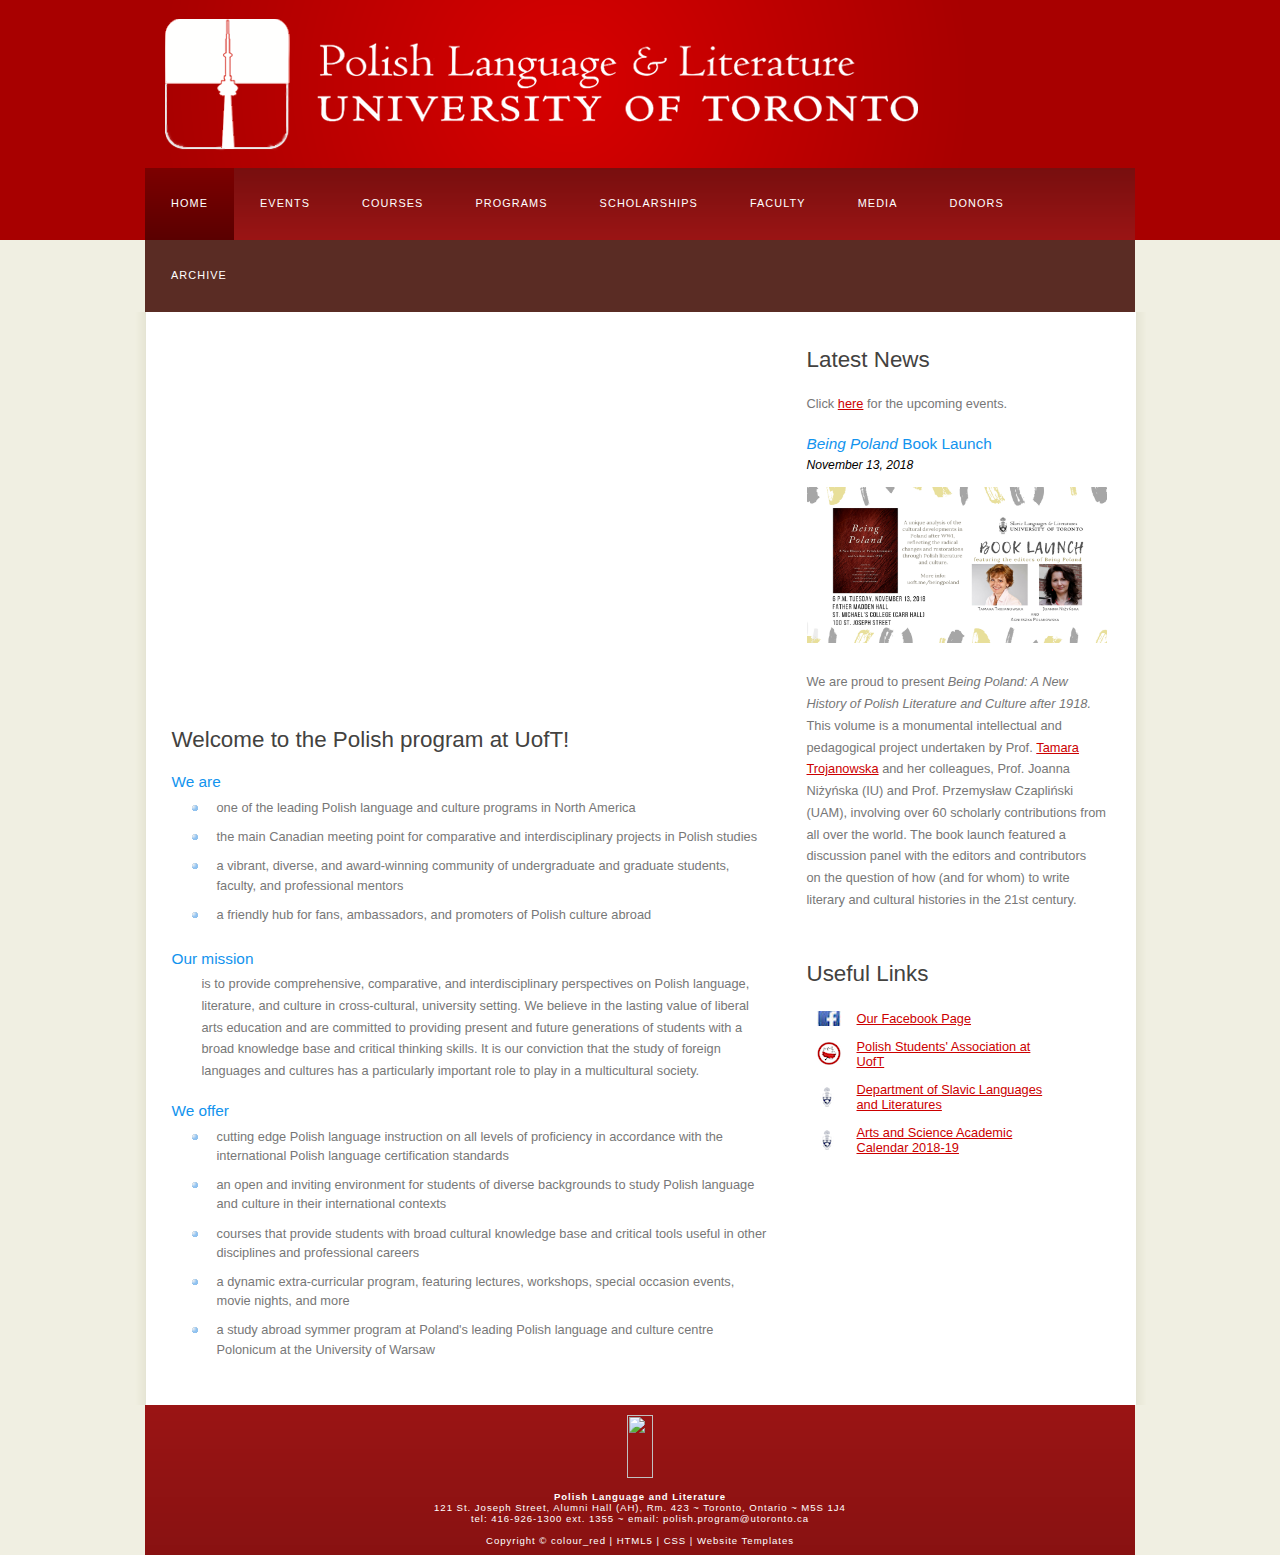
==== index.html @ a6a7e1f4 "Initialize files from OneDrive" ====
<!DOCTYPE HTML>
<html>

<head>
  <title>Polish Language and Literature at the University of Toronto</title>
  <meta name="description" content="website description" />
  <meta name="keywords" content="website keywords, website keywords" />
  <meta http-equiv="content-type" content="text/html; charset=utf-8" />
  <link rel="stylesheet" type="text/css" href="style/style.css" title="style" />
  <link rel="shortcut icon" href="http://sites.utoronto.ca/slavic/images/logoPolonistykafavicon.ico" type="image/x-icon" />
</head>

<body>
  <div id="main">
    <div id="header">
      <div id="logo">
       
      </div>
      
      
      <div id="menubar">
        <ul id="menu">
          <!-- put class="selected" in the li tag for the selected page - to highlight which page you're on -->
          <li class="selected"><a href="index.html">Home</a></li>
          <li><a href="events.html">Events</a></li>
          <li><a href="courses.html">Courses</a></li>
          <li><a href="programs.html">Programs</a></li>
          <li><a href="scholarships.html">Scholarships</a></li>
          <li><a href="faculty.html">Faculty</a></li>
          <li><a href="media.html">Media</a></li>
          <li><a href="donors.html">Donors</a></li>
          <li><a href="archive.html">Archive</a></li>
        </ul>
      </div>
      
    </div>
    <div id="site_content">
      
      
      <div class="sidebar">
        <!-- insert your sidebar items here -->
        <h3>Latest News</h3>
        <p>Click <a href="events.html">here</a> for the upcoming events. 
        <h4><em>Being Poland </em> Book Launch</h4>
        <h5>November 13, 2018</h5>
        <p><img src="Images/Archive/Fall 2018/BeingPolandPoster.png" width="300" height="156"><br /><br>
        We are proud to present <em>Being Poland: A New History of Polish Literature and Culture after 1918.</em> This volume is a monumental intellectual and pedagogical project undertaken by Prof. <a href="http://sites.utoronto.ca/slavic/people/faculty/Trojanowska.shtml" target="_blank" rel="noopener noreferrer" data-auth="NotApplicable" id="LPlnk813884">Tamara Trojanowska</a> and her colleagues, Prof. Joanna Niżyńska (IU) and Prof. Przemysław Czapliński (UAM), involving over 60 scholarly contributions from all over the world. The book launch featured a discussion panel with the editors and contributors  on the question of how (and for whom) to write literary and cultural histories in the 21st century. </p>
        <br>
        
        
        <h3>Useful Links</h3>
        <ul>
          <li><a href="https://www.facebook.com/groups/1523467424346411/" target="_blank" class="a">Our Facebook Page</a></li>
          <li><a href="http://psa.sa.utoronto.ca/" target="_blank" class="b">Polish Students' Association at UofT</a></li>
          <li><a href="http://sites.utoronto.ca/slavic/" target="_blank" class="c">Department of Slavic Languages and Literatures</a></li>
          <li><a href="https://fas.calendar.utoronto.ca/" target="_blank" class="d">Arts and Science Academic Calendar 2018-19</a></li>
        </ul>
        
  
      </div>
      
     
      <div id="content">
        <!-- insert the page content here -->
        <!-- Begin DWUser_EasyRotator -->
        <script type="text/javascript" src="http://c520866.r66.cf2.rackcdn.com/1/js/easy_rotator.min.js"></script>
        <div class="dwuserEasyRotator" style="width: 580px; height: 380px; position:relative; text-align: left;" data-erconfig="{autoplayEnabled:true, randomize:true, autoplayDelay:7000, lpp:'[base64]', wv:1}" data-ername="Polish" data-ertid="{3q1lp2557c3242894343451}">
          <div data-ertype="content" style="display: none;"><ul data-erlabel="Main Category">
	<li>
		<img class="main" src="Images/alumniHall.JPG" /> <img class="thumb" src="Images/alumniHall.JPG" />
	</li>
	<li>
		<img class="main" src="Images/Promo.jpg" /> <img class="thumb" src="Images/Promo.jpg" />
	</li>
	<li>
		<img class="main" src="Images/Easter.jpg" /> <img class="thumb" src="Images/Easter.jpg" />
	</li>
	<li>
		<img class="main" src="Images/MeetingWithStudents.jpg" /> <img class="thumb" src="Images/MeetingWithStudents.jpg" />
	</li>
	<li>
		<img class="main" src="Images/OlaAgnieszka.png" /> <img class="thumb" src="Images/OlaAgnieszka.png" />
	</li>
	<li>
		<img class="main" src="Images/Poster.jpg" />
		<img class="thumb" src="Images/Poster.jpg" />
	</li>
</ul>
</div>
          <div data-ertype="layout" data-ertemplatename="NONE" style="">
            <div class="erimgMain" style="position: absolute; left:0;right:0;top:0;bottom:0;" data-erconfig="{__numTiles:3, scaleMode:'scaleUpAndDown', imgType:'main', __loopNextButton:false, __arrowButtonMode:'rollover'}">
              <div class="erimgMain_slides" style="position: absolute; left:0; top:0; bottom:0; right:0;">
                <div class="erimgMain_slide">
                  <div class="erimgMain_img" style="position: absolute; left: 0; right: 0; top: 0; bottom: 0;"></div>
                </div>
              </div>
              <div class="erimgMain_arrowLeft" style="position:absolute; left: 10px; top: 50%; margin-top: -15px;" data-erconfig="{image:'circleSmall', image2:'circleSmall'}"></div>
              <div class="erimgMain_arrowRight" style="position:absolute; right: 10px; top: 50%; margin-top: -15px;" data-erconfig="{image:'circleSmall', image2:'circleSmall'}"></div>
            </div>
            <div class="erabout erFixCSS3" style="color: #FFF; text-align: left; background: #000; background:rgba(0,0,0,0.93); border: 2px solid #FFF; padding: 20px; font: normal 11px/14px Verdana,_sans; width: 300px; border-radius: 10px; display:none;"> This <a style="color:#FFF;" href="http://www.dwuser.com/easyrotator/" target="_blank">jQuery slider</a> was created with the free <a style="color:#FFF;" href="http://www.dwuser.com/easyrotator/" target="_blank">EasyRotator</a> software from DWUser.com. <br />
                <br />
      Use WordPress? The free <a style="color:#FFF;" href="http://www.dwuser.com/easyrotator/wordpress/" target="_blank">EasyRotator for WordPress</a> plugin lets you create beautiful <a style="color:#FFF;" href="http://www.dwuser.com/easyrotator/wordpress/" target="_blank">WordPress sliders</a> in seconds. <br />
      <br />
      <a style="color:#FFF;" href="#" class="erabout_ok">OK</a> </div>
            <noscript>
    Rotator powered by <a href="http://www.dwuser.com/easyrotator/">EasyRotator</a>, a free and easy jQuery slider builder from DWUser.com. Please enable JavaScript to view.
            </noscript>
            <script type="text/javascript">/*Avoid IE gzip bug*/(function(b,c,d){try{if(!b[d]){b[d]="temp";var a=c.createElement("script");a.type="text/javascript";a.src="http://easyrotator.s3.amazonaws.com/1/js/nozip/easy_rotator.min.js";c.getElementsByTagName("head")[0].appendChild(a)}}catch(e){alert("EasyRotator fail; contact support.")}})(window,document,"er_$144");</script>
          </div>
        </div>
        <!-- End DWUser_EasyRotator -->
        
		<h1>Welcome to the Polish program at UofT!</h1>
        <h4>We are</h4>
        <ul>
        	<li>one of the leading Polish language and culture programs in North America</li>
            <li>the main Canadian meeting point for comparative and interdisciplinary projects in Polish studies</li> 
            <li>a vibrant, diverse, and award-winning community of undergraduate and graduate students, 
            faculty, and professional mentors</li>
            <li>a friendly hub for fans, ambassadors, and promoters of Polish culture abroad</li>
        </ul>
        <h4>Our mission</h4>
        <p class="p">is to provide comprehensive, comparative, and interdisciplinary perspectives on Polish language, literature, and culture in cross-cultural, university setting. We believe in the lasting value of liberal arts education and are committed to providing present and future generations of students with a broad knowledge base and critical thinking skills. It is our conviction that the study of foreign languages and cultures has a particularly important role to play in a multicultural society.</p>
		<h4>We offer</h4>
        <ul>
        	<li>cutting edge Polish language instruction on all levels of proficiency in accordance with the international Polish language certification standards</li>
            <li>an open and inviting environment for students of diverse backgrounds to study Polish language and culture in their international contexts</li>
            <li>courses that provide students with broad cultural knowledge base and critical tools useful in other disciplines and professional careers</li>
            <li>a dynamic extra-curricular program, featuring lectures, workshops, special occasion events, movie nights, and more</li>
            <li>a study abroad symmer program at Poland's leading Polish language and culture centre Polonicum at the University of Warsaw</li>
        </ul>
      
      </div>
    </div>
    <div id="content_footer"></div>
   <div id="footer">
      <img src="../UofTlogoPolish.png" width="26" height="63"><br><br>
      <b>Polish Language and Literature</b><br>
      121 St. Joseph Street, Alumni Hall (AH), Rm. 423 ~ Toronto, Ontario ~ M5S 1J4<br>
      tel: 416-926-1300 ext. 1355 ~ email: polish.program@utoronto.ca<br><br>

      Copyright &copy; colour_red | <a href="http://validator.w3.org/check?uri=referer">HTML5</a> | <a href="http://jigsaw.w3.org/css-validator/check/referer">CSS</a> | <a href="http://www.html5webtemplates.co.uk">Website Templates</a>
    </div>
  </div>
</body>
</html>
---- style/style.css ----
html
{ height: 100%;}

*
{ margin: 0;
  padding: 0;}

body
{ font: normal .80em 'trebuchet ms', arial, sans-serif;
  background: #F0EFE2;
  color: #777;}

p
{ padding: 0 0 20px 0;
  line-height: 1.7em;}

img
{ border: 0;}

h1, h2, h3, h4, h5, h6 
{ font: normal 175% 'century gothic', arial, sans-serif;
  color: #43423F;
  margin: 0 0 15px 0;
  padding: 15px 0 5px 0;}

h2
{ font: normal 175% 'century gothic', arial, sans-serif;
  color: #1293EE;}

h4, h5, h6
{ margin: 0;
  padding: 0 0 5px 0;
  font: normal 120% arial, sans-serif;
  color: #1293EE;}

h5, h6
{ font: italic 95% arial, sans-serif;
  padding: 0 0 15px 0;
  color: #000;}

h6
{ color: #362C20;}

strong
{ font-weight:bold;
font-size:14px;}

a, a:hover
{ outline: none;
  text-decoration: underline;
  color: #CC0000;}

a:hover
{ text-decoration: none;}

.left
{ float: left;
  width: auto;
  margin-right: 10px;}

.right
{ float: right; 
  width: auto;
  margin-left: 10px;}

.center
{ display: block;
  text-align: center;
  margin: 20px auto;}

blockquote
{ margin: 20px 0; 
  padding: 10px 20px 0 20px;
  border: 1px solid #E5E5DB;
  background: #FFF;}

ul
{ margin: 2px 0 22px 17px;}

ul li
{ list-style-type: circle;
  margin: 0 0 6px 10px; 
  padding: 0 0 4px 5px;}


ol
{ margin: 8px 0 22px 20px;}

ol li
{ margin: 0 0 11px 0;}

#main, #logo, #menubar, #site_content, #footer
{ margin-left: auto; 
  margin-right: auto;}

#header
{ background: #A80000;
  height: 240px;}

#logo
{ width: 950px;
  position: relative;
  height: 168px;
  background: #A80000 url("logo.png") no-repeat;
  background-position:left;}

#logo #logo_text 
{
	position: absolute;
	top: 39px;
	left: 150px;
}

#logo h1, #logo h2
{ font: normal 300% 'century gothic', arial, sans-serif;
  border-bottom: 0;
  text-transform: none;
  margin: 0;}

#logo_text h1, #logo_text h1 a, #logo_text h1 a:hover 
{ padding: 22px 0 0 0;
  color: #FFF;
  letter-spacing: 0.1em;
  text-decoration: none;}

#logo_text h1 a .logo_colour
{ color: #FAF700;}

#logo_text h2
{ font-size: 100%;
  padding: 4px 0 0 0;
  color: #DDD;}

#menubar
{ width: 990px;
  height: 302px;
  padding: 0;
  background: #5A2C24 url("menu.png") repeat-x;} 

ul#menu, ul#menu li
{ float: left;
  margin: 0; 
  padding: 0;}

ul#menu li
{ list-style: none;}

ul#menu li a
{ letter-spacing: 0.1em;
  font: normal 85% 'lucida sans unicode', arial, sans-serif;
  display: block; 
  float: left; 
  height: 37px;
  padding: 29px 26px 6px 26px;
  text-align: center;
  color: #FFF;
  text-transform: uppercase;
  text-decoration: none;
  background: transparent;} 

ul#menu li a:hover, ul#menu li.selected a, ul#menu li.selected a:hover
{ color: #FFF;
  background: #451C1B url("menu_select.png") repeat-x;}

#site_content
{ width: 950px;
  overflow: hidden;
  margin: 0 auto 0 auto;
  padding: 20px 24px 20px 37px;
  background: #FFF url("content.png");} 

.sidebar
{ float: right;
  width: 300px;
  padding: 0 15px 20px 15px;}

.sidebar ul
{ width: 248px; 
  padding: 4px 0 0 0; 
  margin: 4px 0 30px 0;}

.sidebar li
{ list-style: none; 
  padding: 0 0 7px 0; }

.sidebar li a.a, .sidebar li a.a:hover
{ padding: 0 0 0 40px;
  display: block;
  background: transparent url("facebookIcon.jpeg") no-repeat left center;} 

.sidebar li a.b, .sidebar li a.b:hover
{ padding: 0 0 0 40px;
  display: block;
  background: transparent url("psaIcon.png") no-repeat left center;} 

.sidebar li a.c, .sidebar li a.c:hover
{ padding: 0 0 0 40px;
  display: block;
  background: transparent url("UofTIcon.png") no-repeat left center;} 

.sidebar li a.d, .sidebar li a.d:hover
{ padding: 0 0 0 40px;
  display: block;
  background: transparent url("UofTIcon.png") no-repeat left center;} 



.sidebar li a.selected
{ color: #444;
  text-decoration: none;} 

#content
{ text-align: left;
  width: 600px;
  padding: 0;}

#content ul
{ margin: 2px 0 22px 20px;}

#content ul li
{ list-style-type: none;
  background:  url("bullet.png") no-repeat;
  margin: 0 0 6px 0; 
  padding: 0 0 4px 25px;
  line-height: 1.5em;}

#footer
{ width: 990px;
  font: normal 75% 'sans lucida console', arial, sans-serif;
  height: 140px;
  padding: 10px 0 0px 0;
  text-align: center; 
  background: #29425E url("footer.png") repeat-x;
  color: #FFF;
  letter-spacing: 0.1em;}

#footer a
{ color: #FFF;
  text-decoration: none;}

#footer a:hover
{ color: #FFF;
  text-decoration: underline;}

.search
{ color: #5D5D5D; 
  border: 1px solid #BBB; 
  width: 134px; 
  padding: 4px; 
  font: 100% arial, sans-serif;}

#colours
{ height: 0px;
  text-align: right;
  padding: 66px 16px 0px 300px;}
  
.form_settings
{ margin: 15px 0 0 0;}

.form_settings p
{ padding: 0 0 4px 0;}

.form_settings span
{ float: left; 
  width: 200px; 
  text-align: left;}
  
.form_settings input, .form_settings textarea
{ padding: 5px; 
  width: 299px; 
  font: 100% arial; 
  border: 1px solid #E5E5DB; 
  background: #FFF; 
  color: #47433F;}
  
.form_settings .submit
{ font: 100% arial; 
  border: 1px solid; 
  width: 99px; 
  margin: 0 0 0 212px; 
  height: 33px;
  padding: 2px 0 3px 0;
  cursor: pointer; 
  background: #7D0F0F; 
  color: #FFF;}

.form_settings textarea, .form_settings select
{ font: 100% arial; 
  width: 299px;}

.form_settings select
{ width: 310px;}

.form_settings .checkbox
{ margin: 4px 0; 
  padding: 0; 
  width: 14px;
  border: 0;
  background: none;}

.separator
{ width: 100%;
  height: 0;
  border-top: 1px solid #D9D5CF;
  border-bottom: 1px solid #FFF;
  margin: 0 0 20px 0;}
  
table
{ margin: 10px 0 30px 0;}

table tr th, table tr td
{ background: #3B3B3B;
  color: #FFF;
  padding: 7px 4px;
  text-align: left;}
  
table tr td
{ background: #FFF;
  color: #47433F;
  padding: 0 0 0 30px;
  border-top: 1px solid #FFF;}

/* Minor modifications */

/* s - sponsors/donors */
table.s tr td
{ background: #FFF;
  color: #47433F;
  padding: 0 0 0 5px;
  border-top: #FFF;}
 
img.s {padding-right: 15px; padding-bottom: 5px; padding-top: 5px; }

/* p - programs */

p.p {margin-left: 30px;}
ol.p {margin-left: 40px; }
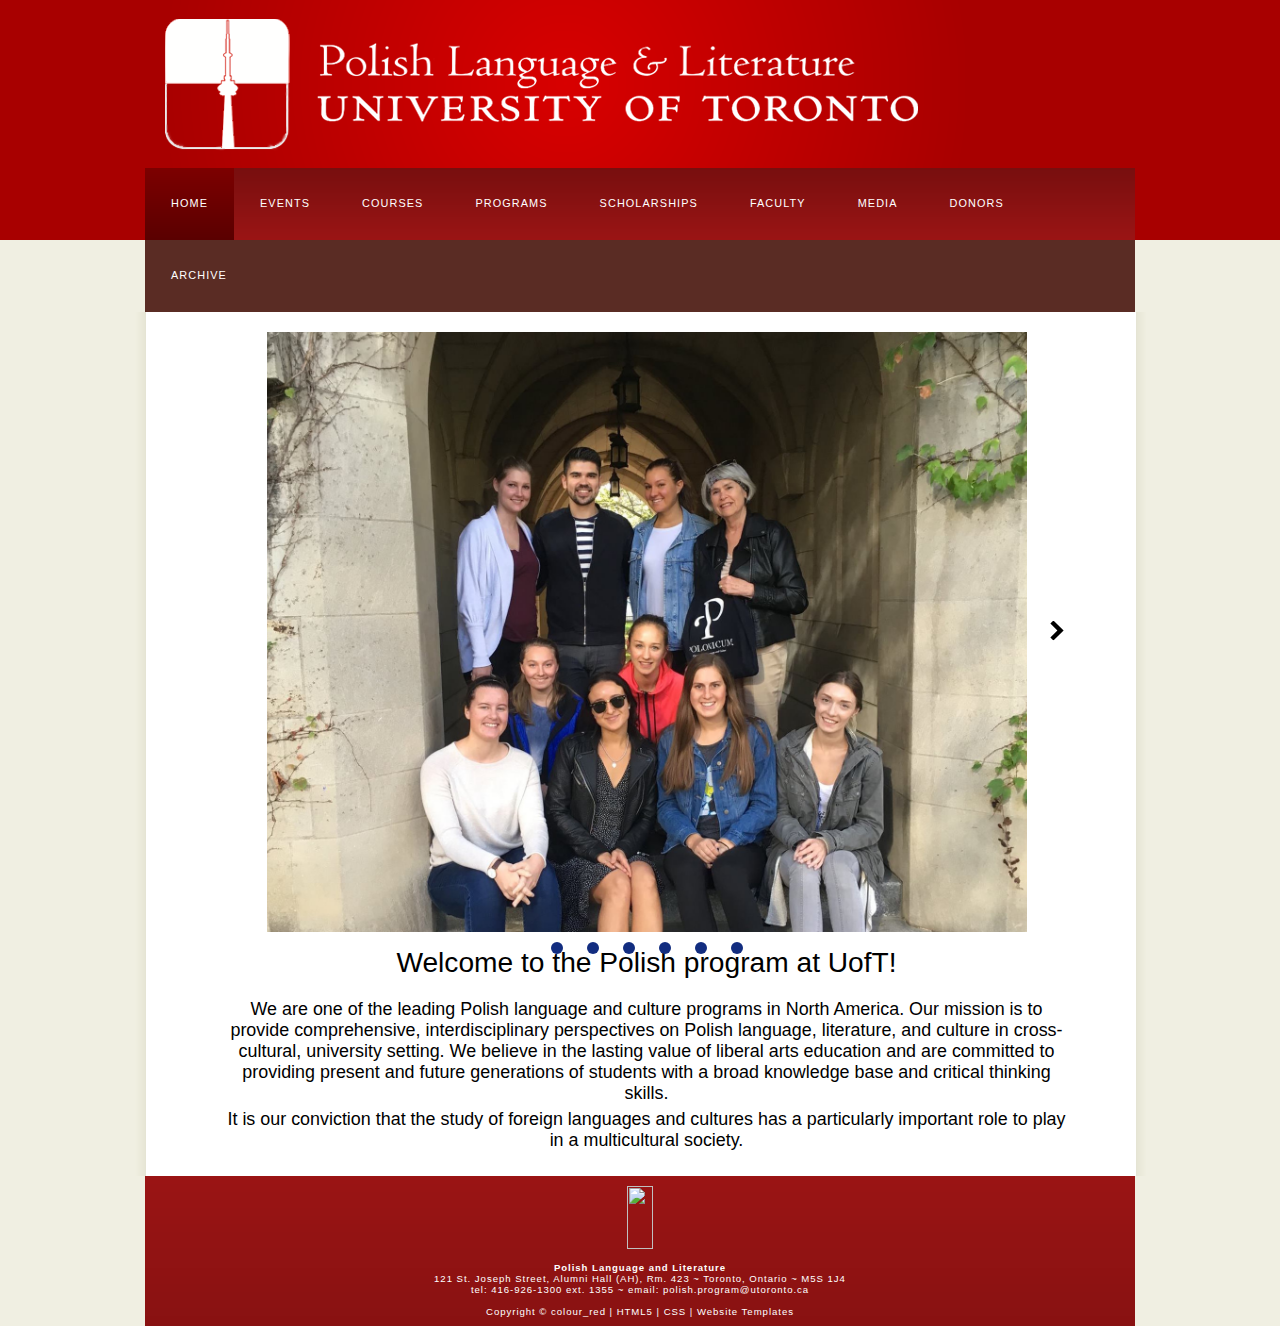
==== commit 90b5be37: "Implement code for carousel" ====
--- a/index.html
+++ b/index.html
@@ -35,36 +35,51 @@
       
     </div>
     <div id="site_content">
-      
-      
-      <div class="sidebar">
-        <!-- insert your sidebar items here -->
-        <h3>Latest News</h3>
-        <p>Click <a href="events.html">here</a> for the upcoming events. 
-        <h4><em>Being Poland </em> Book Launch</h4>
-        <h5>November 13, 2018</h5>
-        <p><img src="Images/Archive/Fall 2018/BeingPolandPoster.png" width="300" height="156"><br /><br>
-        We are proud to present <em>Being Poland: A New History of Polish Literature and Culture after 1918.</em> This volume is a monumental intellectual and pedagogical project undertaken by Prof. <a href="http://sites.utoronto.ca/slavic/people/faculty/Trojanowska.shtml" target="_blank" rel="noopener noreferrer" data-auth="NotApplicable" id="LPlnk813884">Tamara Trojanowska</a> and her colleagues, Prof. Joanna Niżyńska (IU) and Prof. Przemysław Czapliński (UAM), involving over 60 scholarly contributions from all over the world. The book launch featured a discussion panel with the editors and contributors  on the question of how (and for whom) to write literary and cultural histories in the 21st century. </p>
-        <br>
-        
-        
-        <h3>Useful Links</h3>
-        <ul>
-          <li><a href="https://www.facebook.com/groups/1523467424346411/" target="_blank" class="a">Our Facebook Page</a></li>
-          <li><a href="http://psa.sa.utoronto.ca/" target="_blank" class="b">Polish Students' Association at UofT</a></li>
-          <li><a href="http://sites.utoronto.ca/slavic/" target="_blank" class="c">Department of Slavic Languages and Literatures</a></li>
-          <li><a href="https://fas.calendar.utoronto.ca/" target="_blank" class="d">Arts and Science Academic Calendar 2018-19</a></li>
-        </ul>
-        
-  
-      </div>
-      
-     
       <div id="content">
+        <div class="carousel">
+          <button class="carousel__button carousel__button--left is-hidden">
+            <img src="Images/left.svg" alt="">
+          </button>
+          <div class="carousel__track-container">
+            <ul class="carousel__track">
+              <li class="carousel__slide current-slide">
+                <img class ="carousel__image" src="Images/Poster.jpg">
+              </li>
+              <li class="carousel__slide">
+                <img class ="carousel__image" src="Images/Promo.jpg">
+              </li>
+              <li class="carousel__slide">
+                <img class ="carousel__image" src="Images/Easter.jpg">
+              </li>
+              <li class="carousel__slide">
+                <img class ="carousel__image" src="Images/MeetingWithStudents.jpg">
+              </li>
+              <li class="carousel__slide">
+                <img class ="carousel__image" src="Images/OlaAgnieszka.png">
+              </li>
+              <li class="carousel__slide">
+                <img class ="carousel__image" src="Images/alumniHall.JPG">
+              </li>
+            </ul>
+          </div>
+          <button class="carousel__button carousel__button--right">
+            <img src="Images/right.svg" alt="">
+          </button>
+
+          <div class="carousel__nav">
+            <button class="carousel__indicator"></button>
+            <button class="carousel__indicator"></button>
+            <button class="carousel__indicator"></button>
+            <button class="carousel__indicator"></button>
+            <button class="carousel__indicator"></button>
+            <button class="carousel__indicator"></button>
+          </div>
+        </div>
+
         <!-- insert the page content here -->
         <!-- Begin DWUser_EasyRotator -->
-        <script type="text/javascript" src="http://c520866.r66.cf2.rackcdn.com/1/js/easy_rotator.min.js"></script>
-        <div class="dwuserEasyRotator" style="width: 580px; height: 380px; position:relative; text-align: left;" data-erconfig="{autoplayEnabled:true, randomize:true, autoplayDelay:7000, lpp:'[base64]', wv:1}" data-ername="Polish" data-ertid="{3q1lp2557c3242894343451}">
+        <!-- <script type="text/javascript" src="http://c520866.r66.cf2.rackcdn.com/1/js/easy_rotator.min.js"></script>
+        <div class="dwuserEasyRotator" style="width: 580px; height: 380px; position:relative; text-align: center;" data-erconfig="{autoplayEnabled:true, randomize:true, autoplayDelay:7000, lpp:'[base64]', wv:1}" data-ername="Polish" data-ertid="{3q1lp2557c3242894343451}">
           <div data-ertype="content" style="display: none;"><ul data-erlabel="Main Category">
 	<li>
 		<img class="main" src="Images/alumniHall.JPG" /> <img class="thumb" src="Images/alumniHall.JPG" />
@@ -107,29 +122,17 @@
             </noscript>
             <script type="text/javascript">/*Avoid IE gzip bug*/(function(b,c,d){try{if(!b[d]){b[d]="temp";var a=c.createElement("script");a.type="text/javascript";a.src="http://easyrotator.s3.amazonaws.com/1/js/nozip/easy_rotator.min.js";c.getElementsByTagName("head")[0].appendChild(a)}}catch(e){alert("EasyRotator fail; contact support.")}})(window,document,"er_$144");</script>
           </div>
-        </div>
+        </div> -->
         <!-- End DWUser_EasyRotator -->
-        
+      
+    <div class="homepage-content">
 		<h1>Welcome to the Polish program at UofT!</h1>
-        <h4>We are</h4>
-        <ul>
-        	<li>one of the leading Polish language and culture programs in North America</li>
-            <li>the main Canadian meeting point for comparative and interdisciplinary projects in Polish studies</li> 
-            <li>a vibrant, diverse, and award-winning community of undergraduate and graduate students, 
-            faculty, and professional mentors</li>
-            <li>a friendly hub for fans, ambassadors, and promoters of Polish culture abroad</li>
-        </ul>
-        <h4>Our mission</h4>
-        <p class="p">is to provide comprehensive, comparative, and interdisciplinary perspectives on Polish language, literature, and culture in cross-cultural, university setting. We believe in the lasting value of liberal arts education and are committed to providing present and future generations of students with a broad knowledge base and critical thinking skills. It is our conviction that the study of foreign languages and cultures has a particularly important role to play in a multicultural society.</p>
-		<h4>We offer</h4>
-        <ul>
-        	<li>cutting edge Polish language instruction on all levels of proficiency in accordance with the international Polish language certification standards</li>
-            <li>an open and inviting environment for students of diverse backgrounds to study Polish language and culture in their international contexts</li>
-            <li>courses that provide students with broad cultural knowledge base and critical tools useful in other disciplines and professional careers</li>
-            <li>a dynamic extra-curricular program, featuring lectures, workshops, special occasion events, movie nights, and more</li>
-            <li>a study abroad symmer program at Poland's leading Polish language and culture centre Polonicum at the University of Warsaw</li>
-        </ul>
-      
+        <h4>We are one of the leading Polish language and culture programs in North America. Our mission is to provide comprehensive, 
+          interdisciplinary perspectives on Polish language, literature, and culture in cross-cultural, university setting. 
+          We believe in the lasting value of liberal arts education and are committed to providing present and future generations of 
+          students with a broad knowledge base and critical thinking skills.</h4>
+        <h4>It is our conviction that the study of foreign languages and cultures has a particularly important role to play in a multicultural society.</h4>
+      </div>
       </div>
     </div>
     <div id="content_footer"></div>
@@ -142,5 +145,7 @@
       Copyright &copy; colour_red | <a href="http://validator.w3.org/check?uri=referer">HTML5</a> | <a href="http://jigsaw.w3.org/css-validator/check/referer">CSS</a> | <a href="http://www.html5webtemplates.co.uk">Website Templates</a>
     </div>
   </div>
+
+  <script src="js/carousel.js"></script>
 </body>
 </html>
--- a/style/style.css
+++ b/style/style.css
@@ -6,7 +6,7 @@
   padding: 0;}
 
 body
-{ font: normal .80em 'trebuchet ms', arial, sans-serif;
+{ font: normal .80em "Calibri", sans-serif;
   background: #F0EFE2;
   color: #777;}
 
@@ -18,23 +18,23 @@
 { border: 0;}
 
 h1, h2, h3, h4, h5, h6 
-{ font: normal 175% 'century gothic', arial, sans-serif;
-  color: #43423F;
+{ font: normal 220% "Calibri", sans-serif;
+  color: #000000;
   margin: 0 0 15px 0;
   padding: 15px 0 5px 0;}
 
 h2
-{ font: normal 175% 'century gothic', arial, sans-serif;
+{ font: normal 175% "Calibri", sans-serif;
   color: #1293EE;}
 
 h4, h5, h6
 { margin: 0;
   padding: 0 0 5px 0;
-  font: normal 120% arial, sans-serif;
-  color: #1293EE;}
+  font: normal 140% "Calibri", sans-serif;
+  color: #000000;}
 
 h5, h6
-{ font: italic 95% arial, sans-serif;
+{ font: italic 95% "Calibri", sans-serif;
   padding: 0 0 15px 0;
   color: #000;}
 
@@ -74,13 +74,13 @@
   border: 1px solid #E5E5DB;
   background: #FFF;}
 
-ul
+/* ul
 { margin: 2px 0 22px 17px;}
 
 ul li
 { list-style-type: circle;
   margin: 0 0 6px 10px; 
-  padding: 0 0 4px 5px;}
+  padding: 0 0 4px 5px;} */
 
 
 ol
@@ -209,12 +209,98 @@
 { color: #444;
   text-decoration: none;} 
 
+/* New code */
+.carousel {
+  position: relative;
+  height: 600px;
+  width: 80%;
+  margin: 0 auto;
+}
+
+.carousel__image {
+  width: 100%;
+  height: 100%;
+  object-fit: cover;
+}
+
+.carousel__track-container {
+  height: 100%;
+  position: relative;
+  overflow: hidden;  
+}
+
+.carousel__track {
+  padding: 0;
+  margin: 0;
+  list-style: none;
+  position: relative;
+  height: 100%;
+  transition: transform 250ms ease-in;
+}
+
+.carousel__slide {
+  position: absolute;
+  top: 0;
+  bottom: 0;
+  width: 100%;
+}
+
+.carousel__button {
+  position: absolute;
+  top: 50%;
+  transform: translateY(-50%);
+  background-color: transparent;
+  border: 0;
+  cursor: pointer;
+}
+
+.carousel__button--left {
+  left: -40px;
+}
+
+.carousel__button--right {
+  right: -40px;
+}
+
+.carousel__button img {
+  width: 20px;
+}
+
+.carousel__nav {
+  display: flex;
+  justify-content: center;
+  padding: 10px 0;
+}
+
+.carousel__indicator {
+  border: 0;
+  border-radius: 50%;
+  width: 12px;
+  height: 12px;
+  background: #122d80;
+  margin: 0 12px;
+  cursor: pointer;
+}
+
+.carousel__indicator.current-slide {
+  background: rgba(0,0,0,.75);
+}
+
+.is-hidden {display: none;}
+
+/*  */
+
 #content
-{ text-align: left;
-  width: 600px;
+{ text-align: center;
+  width: auto;
   padding: 0;}
 
-#content ul
+.homepage-content { 
+  padding-left: 50px;
+  padding-right: 50px;
+}
+
+/* #content ul
 { margin: 2px 0 22px 20px;}
 
 #content ul li
@@ -222,7 +308,7 @@
   background:  url("bullet.png") no-repeat;
   margin: 0 0 6px 0; 
   padding: 0 0 4px 25px;
-  line-height: 1.5em;}
+  line-height: 1.5em;} */
 
 #footer
 { width: 990px;
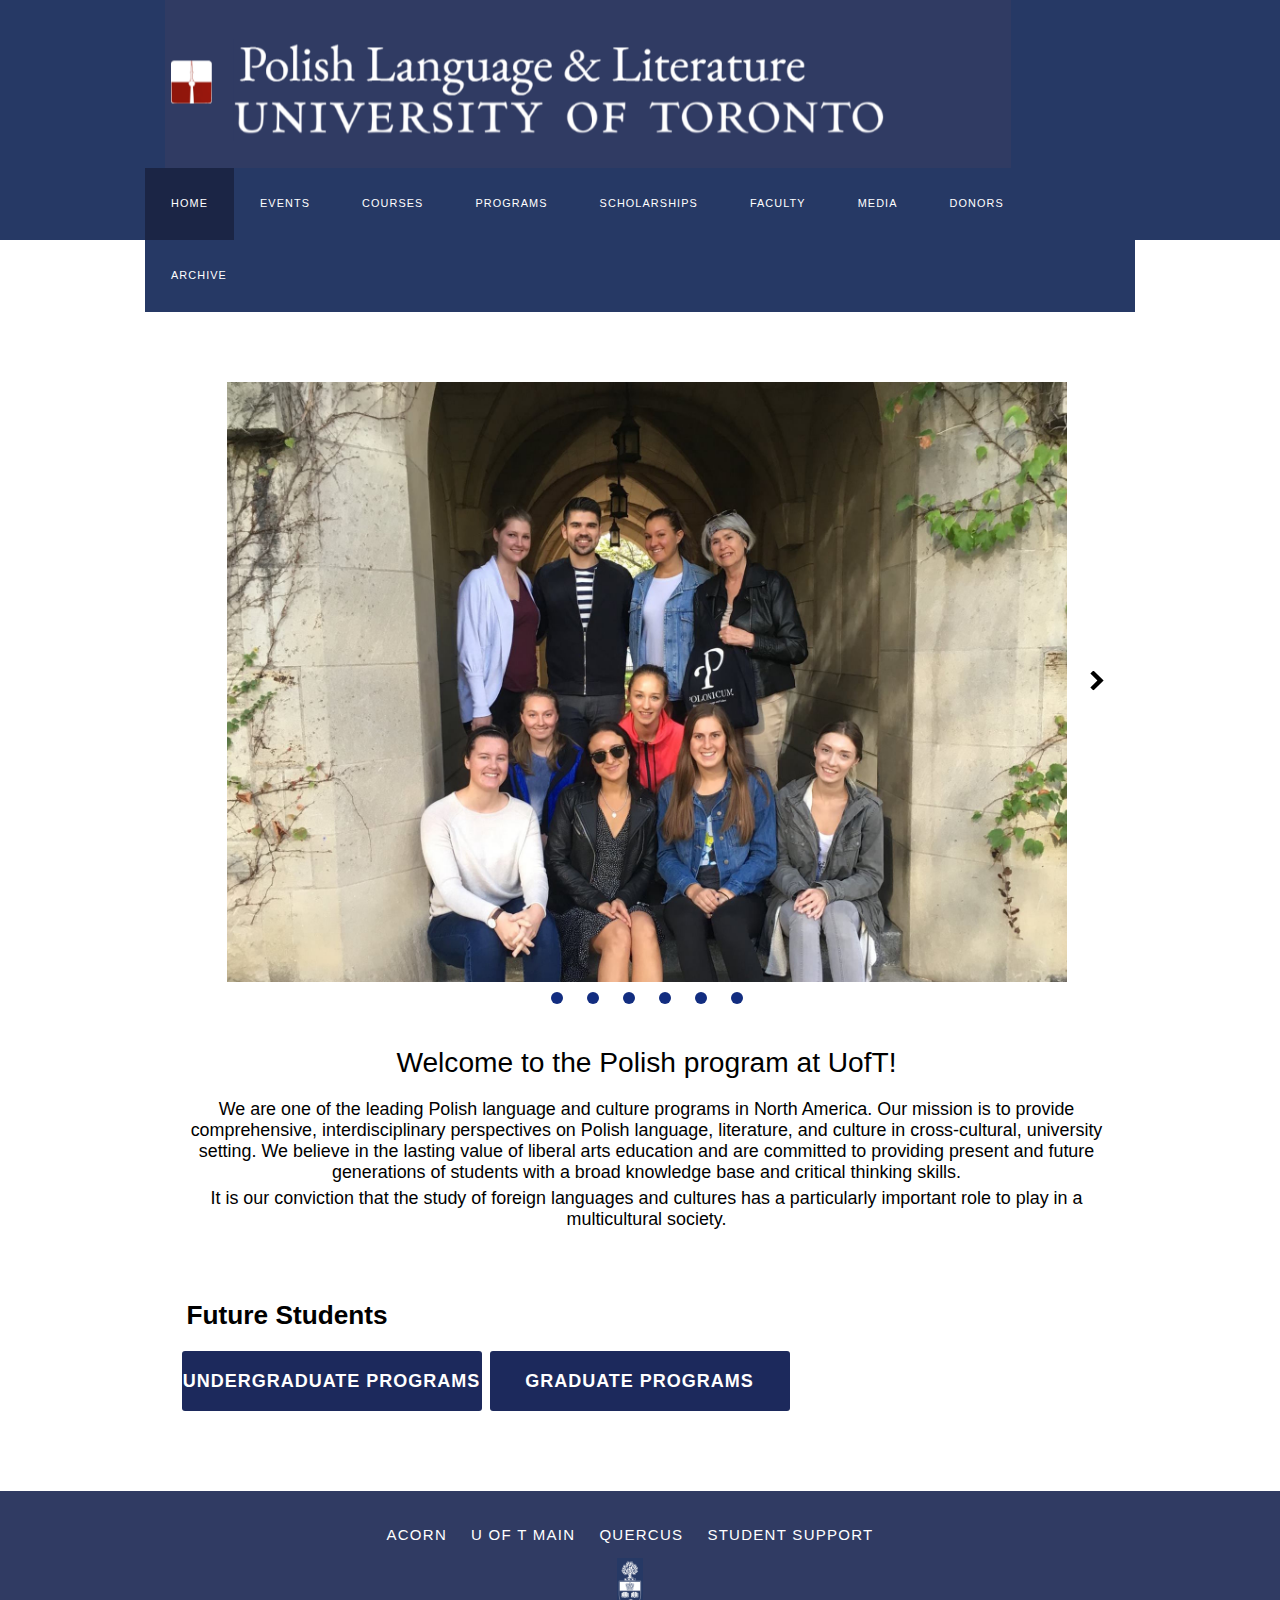
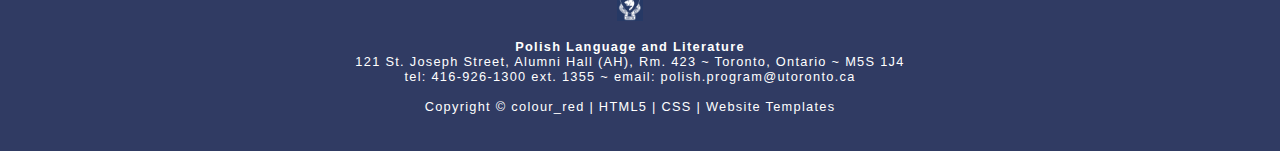
==== commit 92348442: "Design 1 stuff" ====
--- a/index.html
+++ b/index.html
@@ -76,68 +76,34 @@
           </div>
         </div>
 
-        <!-- insert the page content here -->
-        <!-- Begin DWUser_EasyRotator -->
-        <!-- <script type="text/javascript" src="http://c520866.r66.cf2.rackcdn.com/1/js/easy_rotator.min.js"></script>
-        <div class="dwuserEasyRotator" style="width: 580px; height: 380px; position:relative; text-align: center;" data-erconfig="{autoplayEnabled:true, randomize:true, autoplayDelay:7000, lpp:'[base64]', wv:1}" data-ername="Polish" data-ertid="{3q1lp2557c3242894343451}">
-          <div data-ertype="content" style="display: none;"><ul data-erlabel="Main Category">
-	<li>
-		<img class="main" src="Images/alumniHall.JPG" /> <img class="thumb" src="Images/alumniHall.JPG" />
-	</li>
-	<li>
-		<img class="main" src="Images/Promo.jpg" /> <img class="thumb" src="Images/Promo.jpg" />
-	</li>
-	<li>
-		<img class="main" src="Images/Easter.jpg" /> <img class="thumb" src="Images/Easter.jpg" />
-	</li>
-	<li>
-		<img class="main" src="Images/MeetingWithStudents.jpg" /> <img class="thumb" src="Images/MeetingWithStudents.jpg" />
-	</li>
-	<li>
-		<img class="main" src="Images/OlaAgnieszka.png" /> <img class="thumb" src="Images/OlaAgnieszka.png" />
-	</li>
-	<li>
-		<img class="main" src="Images/Poster.jpg" />
-		<img class="thumb" src="Images/Poster.jpg" />
-	</li>
-</ul>
-</div>
-          <div data-ertype="layout" data-ertemplatename="NONE" style="">
-            <div class="erimgMain" style="position: absolute; left:0;right:0;top:0;bottom:0;" data-erconfig="{__numTiles:3, scaleMode:'scaleUpAndDown', imgType:'main', __loopNextButton:false, __arrowButtonMode:'rollover'}">
-              <div class="erimgMain_slides" style="position: absolute; left:0; top:0; bottom:0; right:0;">
-                <div class="erimgMain_slide">
-                  <div class="erimgMain_img" style="position: absolute; left: 0; right: 0; top: 0; bottom: 0;"></div>
-                </div>
-              </div>
-              <div class="erimgMain_arrowLeft" style="position:absolute; left: 10px; top: 50%; margin-top: -15px;" data-erconfig="{image:'circleSmall', image2:'circleSmall'}"></div>
-              <div class="erimgMain_arrowRight" style="position:absolute; right: 10px; top: 50%; margin-top: -15px;" data-erconfig="{image:'circleSmall', image2:'circleSmall'}"></div>
-            </div>
-            <div class="erabout erFixCSS3" style="color: #FFF; text-align: left; background: #000; background:rgba(0,0,0,0.93); border: 2px solid #FFF; padding: 20px; font: normal 11px/14px Verdana,_sans; width: 300px; border-radius: 10px; display:none;"> This <a style="color:#FFF;" href="http://www.dwuser.com/easyrotator/" target="_blank">jQuery slider</a> was created with the free <a style="color:#FFF;" href="http://www.dwuser.com/easyrotator/" target="_blank">EasyRotator</a> software from DWUser.com. <br />
-                <br />
-      Use WordPress? The free <a style="color:#FFF;" href="http://www.dwuser.com/easyrotator/wordpress/" target="_blank">EasyRotator for WordPress</a> plugin lets you create beautiful <a style="color:#FFF;" href="http://www.dwuser.com/easyrotator/wordpress/" target="_blank">WordPress sliders</a> in seconds. <br />
-      <br />
-      <a style="color:#FFF;" href="#" class="erabout_ok">OK</a> </div>
-            <noscript>
-    Rotator powered by <a href="http://www.dwuser.com/easyrotator/">EasyRotator</a>, a free and easy jQuery slider builder from DWUser.com. Please enable JavaScript to view.
-            </noscript>
-            <script type="text/javascript">/*Avoid IE gzip bug*/(function(b,c,d){try{if(!b[d]){b[d]="temp";var a=c.createElement("script");a.type="text/javascript";a.src="http://easyrotator.s3.amazonaws.com/1/js/nozip/easy_rotator.min.js";c.getElementsByTagName("head")[0].appendChild(a)}}catch(e){alert("EasyRotator fail; contact support.")}})(window,document,"er_$144");</script>
-          </div>
-        </div> -->
-        <!-- End DWUser_EasyRotator -->
-      
-    <div class="homepage-content">
-		<h1>Welcome to the Polish program at UofT!</h1>
-        <h4>We are one of the leading Polish language and culture programs in North America. Our mission is to provide comprehensive, 
+        <div class="homepage-content">
+		      <h1>Welcome to the Polish program at UofT!</h1>
+          <h4>We are one of the leading Polish language and culture programs in North America. Our mission is to provide comprehensive, 
           interdisciplinary perspectives on Polish language, literature, and culture in cross-cultural, university setting. 
           We believe in the lasting value of liberal arts education and are committed to providing present and future generations of 
           students with a broad knowledge base and critical thinking skills.</h4>
-        <h4>It is our conviction that the study of foreign languages and cultures has a particularly important role to play in a multicultural society.</h4>
-      </div>
+          <h4>It is our conviction that the study of foreign languages and cultures has a particularly important role to play in a multicultural society.</h4>
+        </div>
+
+          <h2>Future Students</h2>
+          <div class="future-students">
+          <button class="future-students-button"> UNDERGRADUATE PROGRAMS</button>
+          <button class="future-students-button">GRADUATE PROGRAMS</button>
+        </div>
       </div>
     </div>
+    
     <div id="content_footer"></div>
    <div id="footer">
-      <img src="../UofTlogoPolish.png" width="26" height="63"><br><br>
+      <div class="footer-links">
+        <ul class="footer-tabs">
+          <li><a href="https://www.acorn.utoronto.ca/">ACORN</a></li>
+          <li><a href="https://www.utoronto.ca/">U OF T MAIN</a></li>
+          <li><a href="https://q.utoronto.ca/">QUERCUS</a></li>
+          <li><a href="https://studentlife.utoronto.ca/feeling-distressed">STUDENT SUPPORT</a></li>
+        </ul>
+      </div>
+      <img src="style/uoftlogo.png" width="26" height="63"><br><br>
       <b>Polish Language and Literature</b><br>
       121 St. Joseph Street, Alumni Hall (AH), Rm. 423 ~ Toronto, Ontario ~ M5S 1J4<br>
       tel: 416-926-1300 ext. 1355 ~ email: polish.program@utoronto.ca<br><br>
--- a/style/style.css
+++ b/style/style.css
@@ -7,7 +7,7 @@
 
 body
 { font: normal .80em "Calibri", sans-serif;
-  background: #F0EFE2;
+  background: #FFF;
   color: #777;}
 
 p
@@ -24,8 +24,11 @@
   padding: 15px 0 5px 0;}
 
 h2
-{ font: normal 175% "Calibri", sans-serif;
-  color: #1293EE;}
+{ font: normal 205% "Calibri", sans-serif;
+  color: #000000;
+text-align: left;
+font-weight: bold;
+padding-left: 65px;}
 
 h4, h5, h6
 { margin: 0;
@@ -48,7 +51,7 @@
 a, a:hover
 { outline: none;
   text-decoration: underline;
-  color: #CC0000;}
+  color: #263965ff;}
 
 a:hover
 { text-decoration: none;}
@@ -94,14 +97,15 @@
   margin-right: auto;}
 
 #header
-{ background: #A80000;
+{ background: #263965ff
+  ;
   height: 240px;}
 
 #logo
 { width: 950px;
   position: relative;
   height: 168px;
-  background: #A80000 url("logo.png") no-repeat;
+  background: #263965ff url("banner.png") no-repeat;
   background-position:left;}
 
 #logo #logo_text 
@@ -135,7 +139,7 @@
 { width: 990px;
   height: 302px;
   padding: 0;
-  background: #5A2C24 url("menu.png") repeat-x;} 
+  background: #263965ff;} 
 
 ul#menu, ul#menu li
 { float: left;
@@ -160,14 +164,14 @@
 
 ul#menu li a:hover, ul#menu li.selected a, ul#menu li.selected a:hover
 { color: #FFF;
-  background: #451C1B url("menu_select.png") repeat-x;}
+  background: #263965ff url("menu_select.png") repeat-x;}
 
 #site_content
-{ width: 950px;
+{ width: 1050px;
   overflow: hidden;
   margin: 0 auto 0 auto;
   padding: 20px 24px 20px 37px;
-  background: #FFF url("content.png");} 
+  background: #ffffff;} 
 
 .sidebar
 { float: right;
@@ -288,6 +292,56 @@
 
 .is-hidden {display: none;}
 
+
+.homepage-content {
+  margin-top: 50px;
+  margin-bottom: 50px;
+  text-align: center;
+}
+
+.carousel {
+  margin-top: 50px;
+}
+
+.footer-tabs {
+  list-style-type: None;
+  display: flex;
+  margin: 0px;
+  padding: 0px;
+  align-items: center;
+  gap: 24px;
+  font-size: 15px;
+  font-family: "Calibri", sans-serif;
+  padding-top: 15px;
+  padding-bottom: 15px;
+}
+
+.footer-links {
+  text-align: center;
+  display: flex;
+  justify-content: center;
+}
+
+.future-students {
+  display: flex;
+  gap: 8px;
+  padding-left: 60px;
+  padding-bottom: 60px;
+}
+
+.future-students-button {
+  background-color: #1c295c;
+  border: none;
+  color: white;
+  font-family: "Calibri", sans-serif;
+  font-size: 18px;
+  width: 300px;
+  height: 60px;
+  border-radius: 3px;
+  letter-spacing: 1px;
+  font-weight: bold;
+  cursor: pointer;
+}
 /*  */
 
 #content
@@ -311,12 +365,12 @@
   line-height: 1.5em;} */
 
 #footer
-{ width: 990px;
-  font: normal 75% 'sans lucida console', arial, sans-serif;
+{ font: normal 'Calibri', sans-serif;
   height: 140px;
-  padding: 10px 0 0px 0;
+  padding: 20px 20px 0px 0;
+  padding-bottom: 100px;
   text-align: center; 
-  background: #29425E url("footer.png") repeat-x;
+  background: #303b63;
   color: #FFF;
   letter-spacing: 0.1em;}
 
@@ -367,7 +421,7 @@
   height: 33px;
   padding: 2px 0 3px 0;
   cursor: pointer; 
-  background: #7D0F0F; 
+  background: #263965ff; 
   color: #FFF;}
 
 .form_settings textarea, .form_settings select
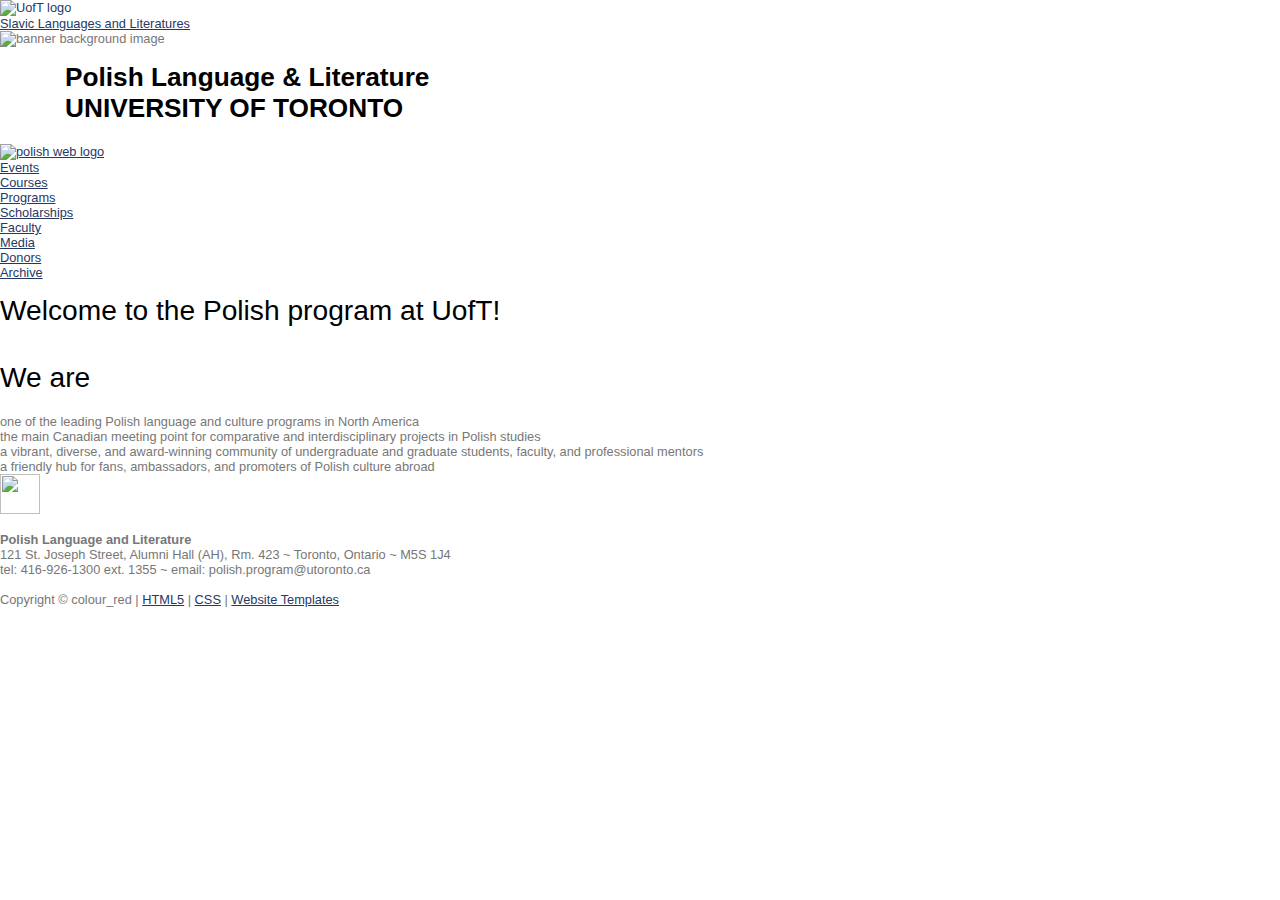
==== commit 5b40a4c4: "Add files via upload" ====
--- a/index.html
+++ b/index.html
@@ -1,117 +1,192 @@
-<!DOCTYPE HTML>
-<html>
-
-<head>
-  <title>Polish Language and Literature at the University of Toronto</title>
-  <meta name="description" content="website description" />
-  <meta name="keywords" content="website keywords, website keywords" />
-  <meta http-equiv="content-type" content="text/html; charset=utf-8" />
-  <link rel="stylesheet" type="text/css" href="style/style.css" title="style" />
-  <link rel="shortcut icon" href="http://sites.utoronto.ca/slavic/images/logoPolonistykafavicon.ico" type="image/x-icon" />
-</head>
-
-<body>
-  <div id="main">
-    <div id="header">
-      <div id="logo">
-       
-      </div>
-      
-      
-      <div id="menubar">
-        <ul id="menu">
-          <!-- put class="selected" in the li tag for the selected page - to highlight which page you're on -->
-          <li class="selected"><a href="index.html">Home</a></li>
-          <li><a href="events.html">Events</a></li>
-          <li><a href="courses.html">Courses</a></li>
-          <li><a href="programs.html">Programs</a></li>
-          <li><a href="scholarships.html">Scholarships</a></li>
-          <li><a href="faculty.html">Faculty</a></li>
-          <li><a href="media.html">Media</a></li>
-          <li><a href="donors.html">Donors</a></li>
-          <li><a href="archive.html">Archive</a></li>
-        </ul>
-      </div>
-      
-    </div>
-    <div id="site_content">
-      <div id="content">
-        <div class="carousel">
-          <button class="carousel__button carousel__button--left is-hidden">
-            <img src="Images/left.svg" alt="">
-          </button>
-          <div class="carousel__track-container">
-            <ul class="carousel__track">
-              <li class="carousel__slide current-slide">
-                <img class ="carousel__image" src="Images/Poster.jpg">
-              </li>
-              <li class="carousel__slide">
-                <img class ="carousel__image" src="Images/Promo.jpg">
-              </li>
-              <li class="carousel__slide">
-                <img class ="carousel__image" src="Images/Easter.jpg">
-              </li>
-              <li class="carousel__slide">
-                <img class ="carousel__image" src="Images/MeetingWithStudents.jpg">
-              </li>
-              <li class="carousel__slide">
-                <img class ="carousel__image" src="Images/OlaAgnieszka.png">
-              </li>
-              <li class="carousel__slide">
-                <img class ="carousel__image" src="Images/alumniHall.JPG">
-              </li>
-            </ul>
-          </div>
-          <button class="carousel__button carousel__button--right">
-            <img src="Images/right.svg" alt="">
-          </button>
-
-          <div class="carousel__nav">
-            <button class="carousel__indicator"></button>
-            <button class="carousel__indicator"></button>
-            <button class="carousel__indicator"></button>
-            <button class="carousel__indicator"></button>
-            <button class="carousel__indicator"></button>
-            <button class="carousel__indicator"></button>
-          </div>
-        </div>
-
-        <div class="homepage-content">
-		      <h1>Welcome to the Polish program at UofT!</h1>
-          <h4>We are one of the leading Polish language and culture programs in North America. Our mission is to provide comprehensive, 
-          interdisciplinary perspectives on Polish language, literature, and culture in cross-cultural, university setting. 
-          We believe in the lasting value of liberal arts education and are committed to providing present and future generations of 
-          students with a broad knowledge base and critical thinking skills.</h4>
-          <h4>It is our conviction that the study of foreign languages and cultures has a particularly important role to play in a multicultural society.</h4>
-        </div>
-
-          <h2>Future Students</h2>
-          <div class="future-students">
-          <button class="future-students-button"> UNDERGRADUATE PROGRAMS</button>
-          <button class="future-students-button">GRADUATE PROGRAMS</button>
-        </div>
-      </div>
-    </div>
-    
-    <div id="content_footer"></div>
-   <div id="footer">
-      <div class="footer-links">
-        <ul class="footer-tabs">
-          <li><a href="https://www.acorn.utoronto.ca/">ACORN</a></li>
-          <li><a href="https://www.utoronto.ca/">U OF T MAIN</a></li>
-          <li><a href="https://q.utoronto.ca/">QUERCUS</a></li>
-          <li><a href="https://studentlife.utoronto.ca/feeling-distressed">STUDENT SUPPORT</a></li>
-        </ul>
-      </div>
-      <img src="style/uoftlogo.png" width="26" height="63"><br><br>
-      <b>Polish Language and Literature</b><br>
-      121 St. Joseph Street, Alumni Hall (AH), Rm. 423 ~ Toronto, Ontario ~ M5S 1J4<br>
-      tel: 416-926-1300 ext. 1355 ~ email: polish.program@utoronto.ca<br><br>
-
-      Copyright &copy; colour_red | <a href="http://validator.w3.org/check?uri=referer">HTML5</a> | <a href="http://jigsaw.w3.org/css-validator/check/referer">CSS</a> | <a href="http://www.html5webtemplates.co.uk">Website Templates</a>
-    </div>
-  </div>
-
-  <script src="js/carousel.js"></script>
-</body>
-</html>
+<!DOCTYPE HTML>
+<html>
+
+<head>
+  <title>Polish Language and Literature at the University of Toronto</title>
+  <meta name="description" content="website description" />
+  <meta name="keywords" content="website keywords, website keywords" />
+  <meta http-equiv="content-type" content="text/html; charset=utf-8" />
+  <link rel="stylesheet" type="text/css" href="style/style.css" title="style" />
+  <link rel="shortcut icon" href="http://sites.utoronto.ca/slavic/images/logoPolonistykafavicon.ico" type="image/x-icon" />
+</head>
+
+<body>
+  <header>
+    <ul>
+      <li><a href="https://www.utoronto.ca/" ><img src="/style/coa.png" alt="UofT logo" height="40" width="40"></a></li>
+      <li><a href="https://sites.utoronto.ca/slavic/" class="slavic">Slavic Languages and Literatures</a></li>
+    </ul>
+  </header>
+  <section class="banner">
+    <img src="/style/banner.jpg" alt="banner background image" height="800" width="100%">
+    <div class="welcome">
+      <h2>Polish Language & Literature<br>UNIVERSITY OF TORONTO</h2>
+    </div>
+  </section>
+  <div class="nav">
+    <ul>
+      <li><a href="index.html" class="home"><img src="/style/logo_crop.png" alt="polish web logo" height="40" width="40"></a></li>
+      <li><a href="events.html">Events</a></li>
+      <li><a href="courses.html">Courses</a></li>
+      <li><a href="programs.html">Programs</a></li>
+      <li><a href="scholarships.html">Scholarships</a></li>
+      <li><a href="faculty.html">Faculty</a></li>
+      <li><a href="media.html">Media</a></li>
+      <li><a href="donors.html">Donors</a></li>
+      <li><a href="archive.html">Archive</a></li>
+    </ul>
+  </div>
+  <div class="main">
+    <h1>Welcome to the Polish program at UofT!</h1>
+    <div class="we-are">
+      <h3>We are</h3>
+      <div class="panel1">one of the leading Polish language and culture programs in North America</div>
+      <div class="panel2">the main Canadian meeting point for comparative and interdisciplinary projects in Polish studies</div>
+      <div class="panel3">a vibrant, diverse, and award-winning community of undergraduate and graduate students, faculty, and professional mentors</div>
+      <div class="panel4">a friendly hub for fans, ambassadors, and promoters of Polish culture abroad</div>
+    </div>
+  </div>
+
+  <div class="content_footer"></div>
+  <div class="footer">
+     <img src="/style/coa.png" width="40" height="40"><br><br>
+     <b>Polish Language and Literature</b><br>
+     121 St. Joseph Street, Alumni Hall (AH), Rm. 423 ~ Toronto, Ontario ~ M5S 1J4<br>
+     tel: 416-926-1300 ext. 1355 ~ email: polish.program@utoronto.ca<br><br>
+
+     Copyright &copy; colour_red | <a href="http://validator.w3.org/check?uri=referer">HTML5</a> | <a href="http://jigsaw.w3.org/css-validator/check/referer">CSS</a> | <a href="http://www.html5webtemplates.co.uk">Website Templates</a>
+   </div>
+
+  <!-- </div>
+  <div id="main">
+    <div id="header">
+      <div id="logo">
+       
+      </div>
+      
+      
+      <div id="menubar">
+        <ul id="menu">
+
+          <li class="selected"><a href="index.html">Home</a></li>
+          <li><a href="events.html">Events</a></li>
+          <li><a href="courses.html">Courses</a></li>
+          <li><a href="programs.html">Programs</a></li>
+          <li><a href="scholarships.html">Scholarships</a></li>
+          <li><a href="faculty.html">Faculty</a></li>
+          <li><a href="media.html">Media</a></li>
+          <li><a href="donors.html">Donors</a></li>
+          <li><a href="archive.html">Archive</a></li>
+        </ul>
+      </div>
+      
+    </div>
+    <div id="site_content">
+      
+      
+      <div class="sidebar">
+
+        <h3>Latest News</h3>
+        <p>Click <a href="events.html">here</a> for the upcoming events. 
+        <h4><em>Being Poland </em> Book Launch</h4>
+        <h5>November 13, 2018</h5>
+        <p><img src="Images/Archive/Fall 2018/BeingPolandPoster.png" width="300" height="156"><br /><br>
+        We are proud to present <em>Being Poland: A New History of Polish Literature and Culture after 1918.</em> This volume is a monumental intellectual and pedagogical project undertaken by Prof. <a href="http://sites.utoronto.ca/slavic/people/faculty/Trojanowska.shtml" target="_blank" rel="noopener noreferrer" data-auth="NotApplicable" id="LPlnk813884">Tamara Trojanowska</a> and her colleagues, Prof. Joanna Niżyńska (IU) and Prof. Przemysław Czapliński (UAM), involving over 60 scholarly contributions from all over the world. The book launch featured a discussion panel with the editors and contributors  on the question of how (and for whom) to write literary and cultural histories in the 21st century. </p>
+        <br>
+        
+        
+        <h3>Useful Links</h3>
+        <ul>
+          <li><a href="https://www.facebook.com/groups/1523467424346411/" target="_blank" class="a">Our Facebook Page</a></li>
+          <li><a href="http://psa.sa.utoronto.ca/" target="_blank" class="b">Polish Students' Association at UofT</a></li>
+          <li><a href="http://sites.utoronto.ca/slavic/" target="_blank" class="c">Department of Slavic Languages and Literatures</a></li>
+          <li><a href="https://fas.calendar.utoronto.ca/" target="_blank" class="d">Arts and Science Academic Calendar 2018-19</a></li>
+        </ul>
+        
+  
+      </div>
+      
+     
+      <div id="content">
+
+        <script type="text/javascript" src="http://c520866.r66.cf2.rackcdn.com/1/js/easy_rotator.min.js"></script>
+        <div class="dwuserEasyRotator" style="width: 580px; height: 380px; position:relative; text-align: left;" data-erconfig="{autoplayEnabled:true, randomize:true, autoplayDelay:7000, lpp:'[base64]', wv:1}" data-ername="Polish" data-ertid="{3q1lp2557c3242894343451}">
+          <div data-ertype="content" style="display: none;"><ul data-erlabel="Main Category">
+	<li>
+		<img class="main" src="Images/alumniHall.JPG" /> <img class="thumb" src="Images/alumniHall.JPG" />
+	</li>
+	<li>
+		<img class="main" src="Images/Promo.jpg" /> <img class="thumb" src="Images/Promo.jpg" />
+	</li>
+	<li>
+		<img class="main" src="Images/Easter.jpg" /> <img class="thumb" src="Images/Easter.jpg" />
+	</li>
+	<li>
+		<img class="main" src="Images/MeetingWithStudents.jpg" /> <img class="thumb" src="Images/MeetingWithStudents.jpg" />
+	</li>
+	<li>
+		<img class="main" src="Images/OlaAgnieszka.png" /> <img class="thumb" src="Images/OlaAgnieszka.png" />
+	</li>
+	<li>
+		<img class="main" src="Images/Poster.jpg" />
+		<img class="thumb" src="Images/Poster.jpg" />
+	</li>
+</ul>
+</div>
+          <div data-ertype="layout" data-ertemplatename="NONE" style="">
+            <div class="erimgMain" style="position: absolute; left:0;right:0;top:0;bottom:0;" data-erconfig="{__numTiles:3, scaleMode:'scaleUpAndDown', imgType:'main', __loopNextButton:false, __arrowButtonMode:'rollover'}">
+              <div class="erimgMain_slides" style="position: absolute; left:0; top:0; bottom:0; right:0;">
+                <div class="erimgMain_slide">
+                  <div class="erimgMain_img" style="position: absolute; left: 0; right: 0; top: 0; bottom: 0;"></div>
+                </div>
+              </div>
+              <div class="erimgMain_arrowLeft" style="position:absolute; left: 10px; top: 50%; margin-top: -15px;" data-erconfig="{image:'circleSmall', image2:'circleSmall'}"></div>
+              <div class="erimgMain_arrowRight" style="position:absolute; right: 10px; top: 50%; margin-top: -15px;" data-erconfig="{image:'circleSmall', image2:'circleSmall'}"></div>
+            </div>
+            <div class="erabout erFixCSS3" style="color: #FFF; text-align: left; background: #000; background:rgba(0,0,0,0.93); border: 2px solid #FFF; padding: 20px; font: normal 11px/14px Verdana,_sans; width: 300px; border-radius: 10px; display:none;"> This <a style="color:#FFF;" href="http://www.dwuser.com/easyrotator/" target="_blank">jQuery slider</a> was created with the free <a style="color:#FFF;" href="http://www.dwuser.com/easyrotator/" target="_blank">EasyRotator</a> software from DWUser.com. <br />
+                <br />
+      Use WordPress? The free <a style="color:#FFF;" href="http://www.dwuser.com/easyrotator/wordpress/" target="_blank">EasyRotator for WordPress</a> plugin lets you create beautiful <a style="color:#FFF;" href="http://www.dwuser.com/easyrotator/wordpress/" target="_blank">WordPress sliders</a> in seconds. <br />
+      <br />
+      <a style="color:#FFF;" href="#" class="erabout_ok">OK</a> </div>
+            <noscript>
+    Rotator powered by <a href="http://www.dwuser.com/easyrotator/">EasyRotator</a>, a free and easy jQuery slider builder from DWUser.com. Please enable JavaScript to view.
+            </noscript>
+            <script type="text/javascript">/*Avoid IE gzip bug*/(function(b,c,d){try{if(!b[d]){b[d]="temp";var a=c.createElement("script");a.type="text/javascript";a.src="http://easyrotator.s3.amazonaws.com/1/js/nozip/easy_rotator.min.js";c.getElementsByTagName("head")[0].appendChild(a)}}catch(e){alert("EasyRotator fail; contact support.")}})(window,document,"er_$144");</script>
+          </div>
+        </div>
+
+        
+		<h1>Welcome to the Polish program at UofT!</h1>
+        <h4>We are</h4>
+        <ul>
+        	<li>one of the leading Polish language and culture programs in North America</li>
+            <li>the main Canadian meeting point for comparative and interdisciplinary projects in Polish studies</li> 
+            <li>a vibrant, diverse, and award-winning community of undergraduate and graduate students, 
+            faculty, and professional mentors</li>
+            <li>a friendly hub for fans, ambassadors, and promoters of Polish culture abroad</li>
+        </ul>
+        <h4>Our mission</h4>
+        <p class="p">is to provide comprehensive, comparative, and interdisciplinary perspectives on Polish language, literature, and culture in cross-cultural, university setting. We believe in the lasting value of liberal arts education and are committed to providing present and future generations of students with a broad knowledge base and critical thinking skills. It is our conviction that the study of foreign languages and cultures has a particularly important role to play in a multicultural society.</p>
+		<h4>We offer</h4>
+        <ul>
+        	<li>cutting edge Polish language instruction on all levels of proficiency in accordance with the international Polish language certification standards</li>
+            <li>an open and inviting environment for students of diverse backgrounds to study Polish language and culture in their international contexts</li>
+            <li>courses that provide students with broad cultural knowledge base and critical tools useful in other disciplines and professional careers</li>
+            <li>a dynamic extra-curricular program, featuring lectures, workshops, special occasion events, movie nights, and more</li>
+            <li>a study abroad symmer program at Poland's leading Polish language and culture centre Polonicum at the University of Warsaw</li>
+        </ul>
+      
+      </div>
+    </div>
+    <div id="content_footer"></div>
+   <div id="footer">
+      <img src="../UofTlogoPolish.png" width="26" height="63"><br><br>
+      <b>Polish Language and Literature</b><br>
+      121 St. Joseph Street, Alumni Hall (AH), Rm. 423 ~ Toronto, Ontario ~ M5S 1J4<br>
+      tel: 416-926-1300 ext. 1355 ~ email: polish.program@utoronto.ca<br><br>
+
+      Copyright &copy; colour_red | <a href="http://validator.w3.org/check?uri=referer">HTML5</a> | <a href="http://jigsaw.w3.org/css-validator/check/referer">CSS</a> | <a href="http://www.html5webtemplates.co.uk">Website Templates</a>
+    </div>
+  </div> -->
+</body>
+</html>
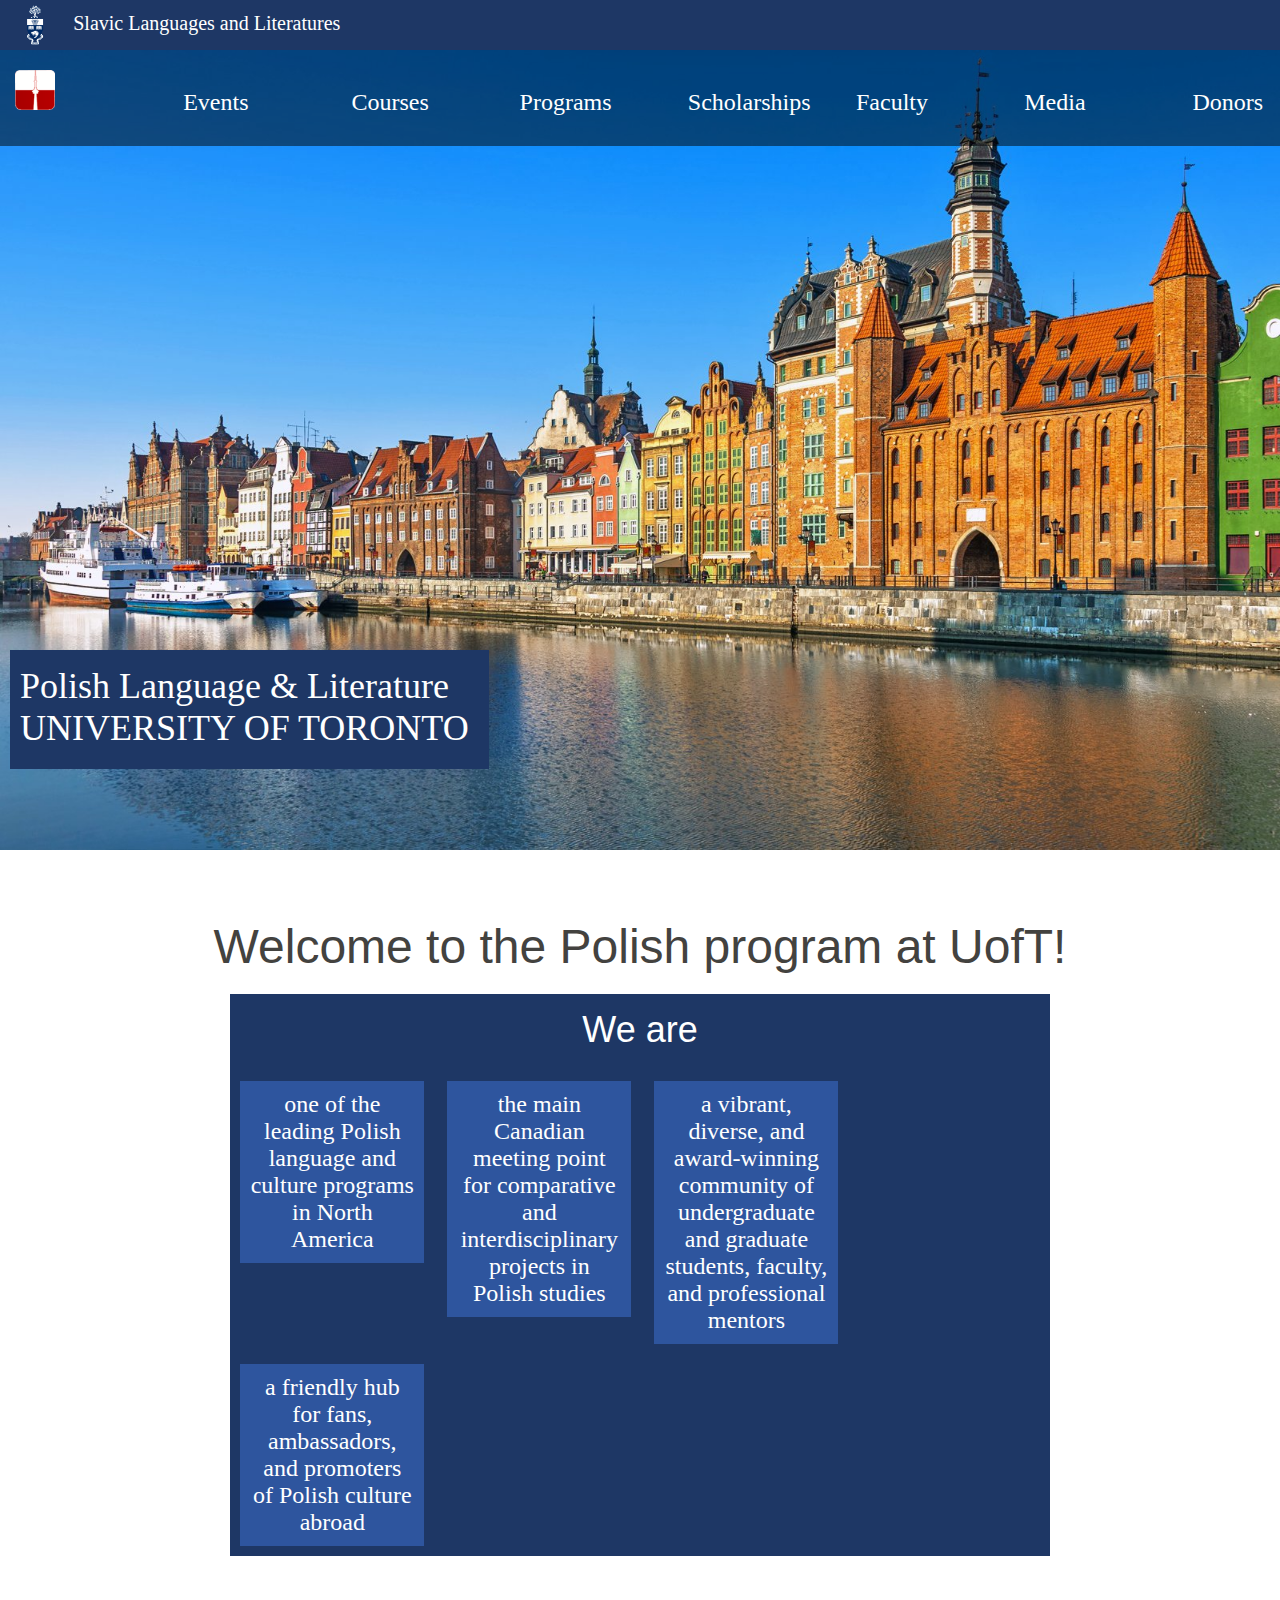
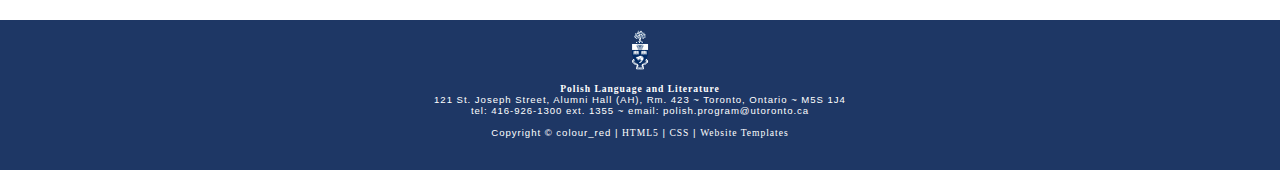
==== commit b80b7261: "Readd files" ====
--- a/index.html
+++ b/index.html
@@ -13,19 +13,19 @@
 <body>
   <header>
     <ul>
-      <li><a href="https://www.utoronto.ca/" ><img src="/style/coa.png" alt="UofT logo" height="40" width="40"></a></li>
+      <li><a href="https://www.utoronto.ca/" ><img src="style/coa.png" alt="UofT logo" height="40" width="40"></a></li>
       <li><a href="https://sites.utoronto.ca/slavic/" class="slavic">Slavic Languages and Literatures</a></li>
     </ul>
   </header>
   <section class="banner">
-    <img src="/style/banner.jpg" alt="banner background image" height="800" width="100%">
+    <img src="style/banner.jpg" alt="banner background image" height="800" width="100%">
     <div class="welcome">
       <h2>Polish Language & Literature<br>UNIVERSITY OF TORONTO</h2>
     </div>
   </section>
   <div class="nav">
     <ul>
-      <li><a href="index.html" class="home"><img src="/style/logo_crop.png" alt="polish web logo" height="40" width="40"></a></li>
+      <li><a href="index.html" class="home"><img src="style/logo_crop.png" alt="polish web logo" height="40" width="40"></a></li>
       <li><a href="events.html">Events</a></li>
       <li><a href="courses.html">Courses</a></li>
       <li><a href="programs.html">Programs</a></li>
@@ -49,7 +49,7 @@
 
   <div class="content_footer"></div>
   <div class="footer">
-     <img src="/style/coa.png" width="40" height="40"><br><br>
+     <img src="style/coa.png" width="40" height="40"><br><br>
      <b>Polish Language and Literature</b><br>
      121 St. Joseph Street, Alumni Hall (AH), Rm. 423 ~ Toronto, Ontario ~ M5S 1J4<br>
      tel: 416-926-1300 ext. 1355 ~ email: polish.program@utoronto.ca<br><br>
--- a/style/style.css
+++ b/style/style.css
@@ -3,12 +3,183 @@
 
 *
 { margin: 0;
-  padding: 0;}
+  padding: 0;
+  font-family: 'Times New Roman', Times, serif;
+}
 
 body
-{ font: normal .80em "Calibri", sans-serif;
-  background: #FFF;
-  color: #777;}
+{ font: normal .80em 'trebuchet ms', arial, sans-serif;
+  background: white;
+  color: black;}
+
+header {
+  background-color: #1E3765;
+  text-align: left;
+  padding: 0;
+  margin: 0;
+  width: 100%;
+  z-index: 1;
+  top: 0;
+  left: 0;
+}
+
+header img{
+  background-color: #1E3765;
+  position: relative;
+  top: 5px;
+}
+
+header ul{
+  white-space: nowrap;
+  padding: 0px 0px 0px 0px;
+  margin: 0px 0px 0px 0px;
+  height: 50px;
+}
+
+header li{
+  display: inline-block;
+  font-size: 10px;
+  padding: 0px 0px 0px 0px;
+  margin: 0px 0px 0px 0px;
+}
+
+header li a.slavic {
+  height: 20px;
+  font-size: 20px;
+  text-decoration: none;
+  color: white;
+  font-family: 'Times New Roman', Times, serif;
+  position: relative;
+  top: -10px;
+}
+
+/* header h1{
+  color: white;
+  padding: 0;
+  padding: 0px 0px 0px 0px;
+  margin: 0px 0px 0px 0px;
+} */
+
+.banner{
+  /* position: relative; */
+  max-width: 100%;
+}
+.banner img{
+  max-width: 100%;
+}
+
+.banner .welcome{
+  background-color: rgba(30, 55, 101, 1);
+  color: white;
+  padding: 0px 20px 0px 10px;
+  position: absolute;
+  left: 10px;
+  top: 650px;
+  /* opacity: 0.5; */
+}
+
+.banner h2{
+  font-size: 36px;
+  color: white;
+  font-family: 'Times New Roman', Times, serif;
+  opacity: 1;
+}
+
+.nav{
+  background-color: rgba(0, 0, 0, 0.5);
+  padding: 20px 0px 20px 0px;
+  position: absolute;
+  top: 50px;
+  width: 100%;
+}
+.nav ul{
+  white-space: nowrap;
+  max-width: 1000px;
+  margin: 0;
+}
+.nav li{
+  width: 15%;
+  display: inline-block;
+  font-size: 24px;
+}
+.nav li a{
+  text-decoration: none;
+  color: white;
+}
+/* nav li a.home{
+  color: #F63232;
+} */
+
+.main{
+  padding: 50px 0 0 0;
+  margin: 0px 10% 5% 10%;
+  /* background-color: beige; */
+}
+
+.main h1{
+  text-align: center;
+  font-size: 48px;
+}
+
+.we-are{
+  margin: 0 10% 0 10%;
+  background-color: rgba(30, 55, 101, 1);
+}
+
+.we-are h3{
+  color: white;
+  text-align: center;
+  font-size: 36px;
+}
+
+.we-are div{
+  background-color: #2e559e;
+  padding: 10px;
+  margin: 10px;
+  /* position: relative; */
+  display: inline-table;
+  height: 100%;
+  width: 20%;
+  font-size: 24px;
+  color: white;
+  text-align: center;
+}
+
+.we-are .panel1{
+  left: 0px;
+  top: 0px;
+}
+
+.we-are .panel2{
+  left: 0px;
+  top: 0px;
+}
+
+.we-are .panel3{
+  left: 0px;
+  top: 0px;
+}
+
+.we-are .panel4{
+  left: 0px;
+  top: 0px;
+}
+
+.footer{
+  background-color: #1E3765;
+  width: 100%;
+  font: normal 75% 'sans lucida console', arial, sans-serif;
+  height: 140px;
+  padding: 10px 0 0px 0;
+  text-align: center;
+  color: #FFF;
+  letter-spacing: 0.1em;
+
+}
+
+.footer a
+{ color: #FFF;
+  text-decoration: none;}
 
 p
 { padding: 0 0 20px 0;
@@ -18,26 +189,23 @@
 { border: 0;}
 
 h1, h2, h3, h4, h5, h6 
-{ font: normal 220% "Calibri", sans-serif;
-  color: #000000;
+{ font: normal 175% 'century gothic', arial, sans-serif;
+  color: #43423F;
   margin: 0 0 15px 0;
   padding: 15px 0 5px 0;}
 
 h2
-{ font: normal 205% "Calibri", sans-serif;
-  color: #000000;
-text-align: left;
-font-weight: bold;
-padding-left: 65px;}
+{ font: normal 175% 'century gothic', arial, sans-serif;
+  color: #1293EE;}
 
 h4, h5, h6
 { margin: 0;
   padding: 0 0 5px 0;
-  font: normal 140% "Calibri", sans-serif;
-  color: #000000;}
+  font: normal 120% arial, sans-serif;
+  color: #1293EE;}
 
 h5, h6
-{ font: italic 95% "Calibri", sans-serif;
+{ font: italic 95% arial, sans-serif;
   padding: 0 0 15px 0;
   color: #000;}
 
@@ -51,7 +219,7 @@
 a, a:hover
 { outline: none;
   text-decoration: underline;
-  color: #263965ff;}
+  color: #CC0000;}
 
 a:hover
 { text-decoration: none;}
@@ -77,13 +245,13 @@
   border: 1px solid #E5E5DB;
   background: #FFF;}
 
-/* ul
+ul
 { margin: 2px 0 22px 17px;}
 
 ul li
 { list-style-type: circle;
   margin: 0 0 6px 10px; 
-  padding: 0 0 4px 5px;} */
+  padding: 0 0 4px 5px;}
 
 
 ol
@@ -97,15 +265,14 @@
   margin-right: auto;}
 
 #header
-{ background: #263965ff
-  ;
+{ background: #A80000;
   height: 240px;}
 
 #logo
 { width: 950px;
   position: relative;
   height: 168px;
-  background: #263965ff url("banner.png") no-repeat;
+  background: #A80000 url("logo.png") no-repeat;
   background-position:left;}
 
 #logo #logo_text 
@@ -139,7 +306,7 @@
 { width: 990px;
   height: 302px;
   padding: 0;
-  background: #263965ff;} 
+  background: #5A2C24 url("menu.png") repeat-x;} 
 
 ul#menu, ul#menu li
 { float: left;
@@ -164,14 +331,14 @@
 
 ul#menu li a:hover, ul#menu li.selected a, ul#menu li.selected a:hover
 { color: #FFF;
-  background: #263965ff url("menu_select.png") repeat-x;}
+  background: #451C1B url("menu_select.png") repeat-x;}
 
 #site_content
-{ width: 1050px;
+{ width: 950px;
   overflow: hidden;
   margin: 0 auto 0 auto;
   padding: 20px 24px 20px 37px;
-  background: #ffffff;} 
+  background: #FFF url("content.png");} 
 
 .sidebar
 { float: right;
@@ -213,148 +380,12 @@
 { color: #444;
   text-decoration: none;} 
 
-/* New code */
-.carousel {
-  position: relative;
-  height: 600px;
-  width: 80%;
-  margin: 0 auto;
-}
-
-.carousel__image {
-  width: 100%;
-  height: 100%;
-  object-fit: cover;
-}
-
-.carousel__track-container {
-  height: 100%;
-  position: relative;
-  overflow: hidden;  
-}
-
-.carousel__track {
-  padding: 0;
-  margin: 0;
-  list-style: none;
-  position: relative;
-  height: 100%;
-  transition: transform 250ms ease-in;
-}
-
-.carousel__slide {
-  position: absolute;
-  top: 0;
-  bottom: 0;
-  width: 100%;
-}
-
-.carousel__button {
-  position: absolute;
-  top: 50%;
-  transform: translateY(-50%);
-  background-color: transparent;
-  border: 0;
-  cursor: pointer;
-}
-
-.carousel__button--left {
-  left: -40px;
-}
-
-.carousel__button--right {
-  right: -40px;
-}
-
-.carousel__button img {
-  width: 20px;
-}
-
-.carousel__nav {
-  display: flex;
-  justify-content: center;
-  padding: 10px 0;
-}
-
-.carousel__indicator {
-  border: 0;
-  border-radius: 50%;
-  width: 12px;
-  height: 12px;
-  background: #122d80;
-  margin: 0 12px;
-  cursor: pointer;
-}
-
-.carousel__indicator.current-slide {
-  background: rgba(0,0,0,.75);
-}
-
-.is-hidden {display: none;}
-
-
-.homepage-content {
-  margin-top: 50px;
-  margin-bottom: 50px;
-  text-align: center;
-}
-
-.carousel {
-  margin-top: 50px;
-}
-
-.footer-tabs {
-  list-style-type: None;
-  display: flex;
-  margin: 0px;
-  padding: 0px;
-  align-items: center;
-  gap: 24px;
-  font-size: 15px;
-  font-family: "Calibri", sans-serif;
-  padding-top: 15px;
-  padding-bottom: 15px;
-}
-
-.footer-links {
-  text-align: center;
-  display: flex;
-  justify-content: center;
-}
-
-.future-students {
-  display: flex;
-  gap: 8px;
-  padding-left: 60px;
-  padding-bottom: 60px;
-}
-
-.future-students-button {
-  background-color: #1c295c;
-  border: none;
-  color: white;
-  font-family: "Calibri", sans-serif;
-  font-size: 18px;
-  width: 300px;
-  height: 60px;
-  border-radius: 3px;
-  letter-spacing: 1px;
-  font-weight: bold;
-  cursor: pointer;
-}
-/*  */
-
 #content
-{ text-align: center;
-  width: auto;
+{ text-align: left;
+  width: 600px;
   padding: 0;}
 
-.homepage-content { 
-  padding-left: 50px;
-  padding-right: 50px;
-}
-
-/* #content ul
+#content ul
 { margin: 2px 0 22px 20px;}
 
 #content ul li
@@ -362,15 +393,15 @@
   background:  url("bullet.png") no-repeat;
   margin: 0 0 6px 0; 
   padding: 0 0 4px 25px;
-  line-height: 1.5em;} */
+  line-height: 1.5em;}
 
 #footer
-{ font: normal 'Calibri', sans-serif;
+{ width: 990px;
+  font: normal 75% 'sans lucida console', arial, sans-serif;
   height: 140px;
-  padding: 20px 20px 0px 0;
-  padding-bottom: 100px;
+  padding: 10px 0 0px 0;
   text-align: center; 
-  background: #303b63;
+  background: #29425E url("footer.png") repeat-x;
   color: #FFF;
   letter-spacing: 0.1em;}
 
@@ -421,7 +452,7 @@
   height: 33px;
   padding: 2px 0 3px 0;
   cursor: pointer; 
-  background: #263965ff; 
+  background: #7D0F0F; 
   color: #FFF;}
 
 .form_settings textarea, .form_settings select
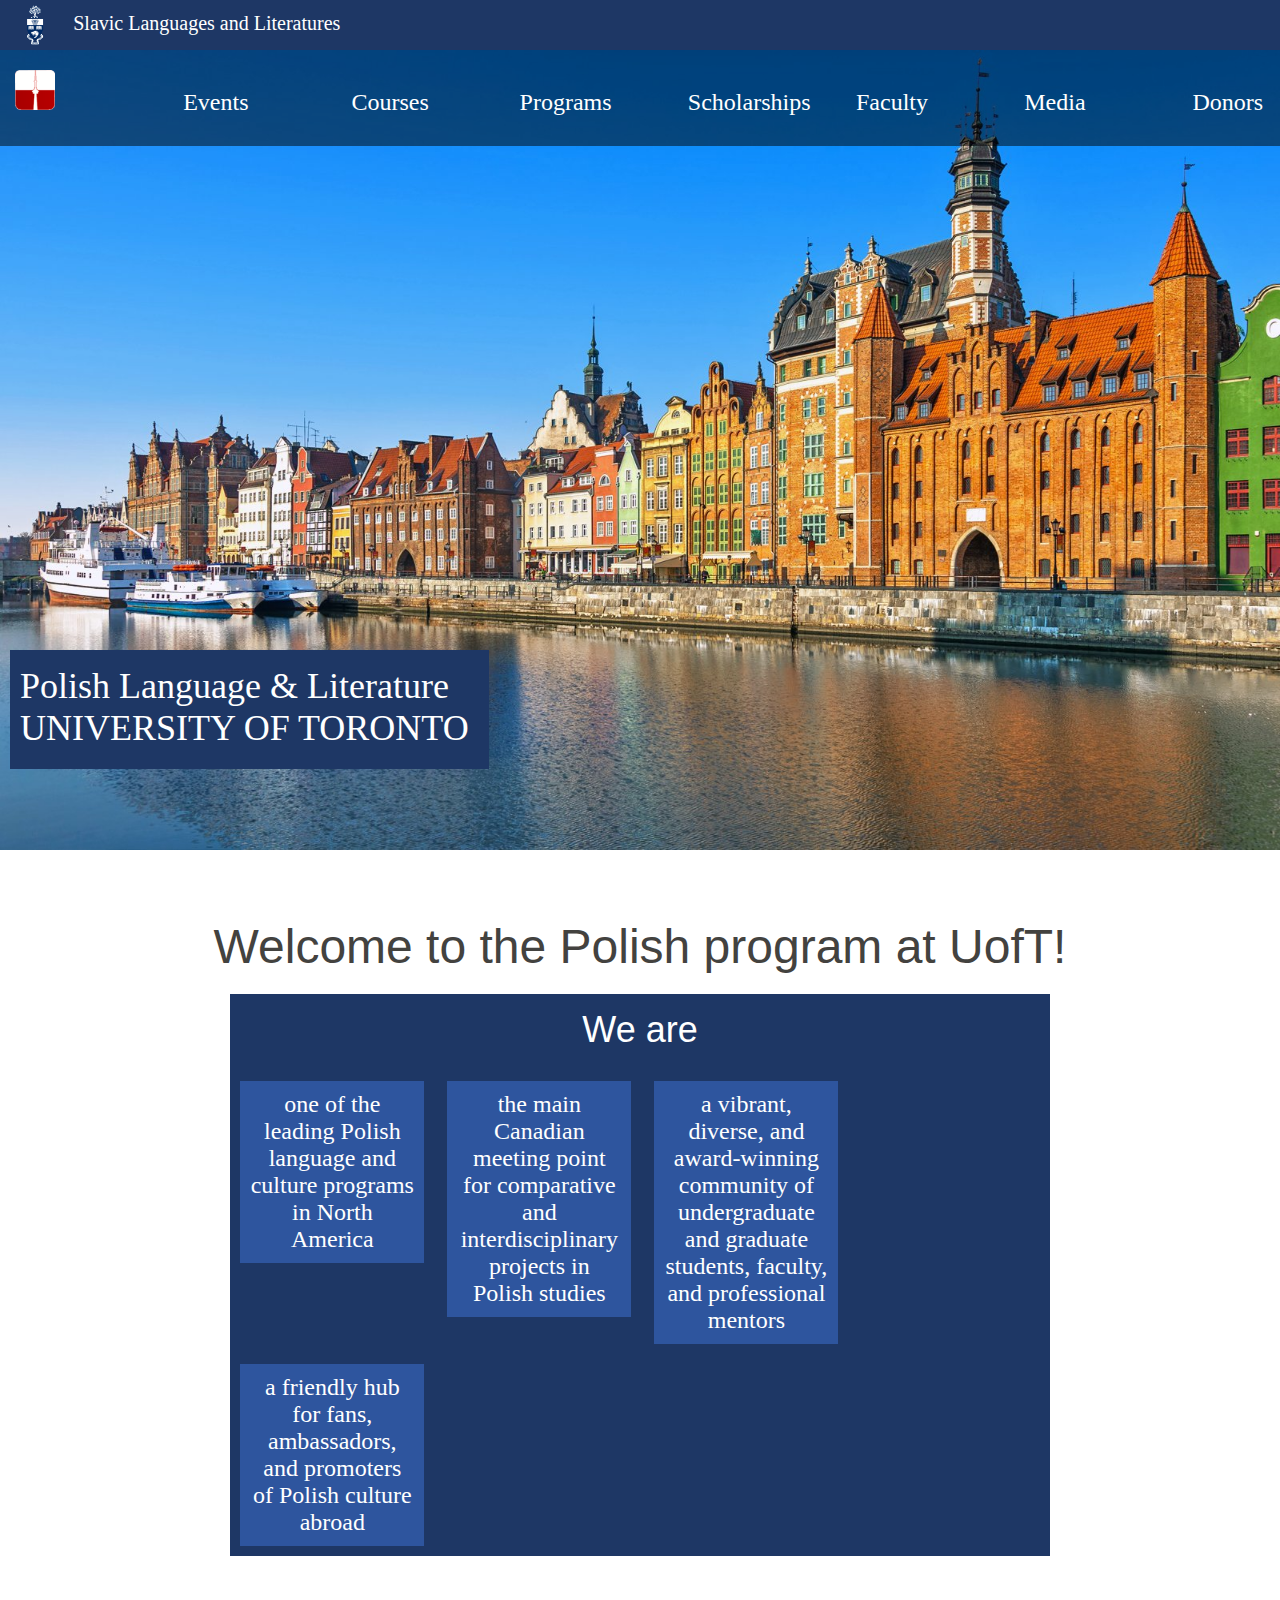
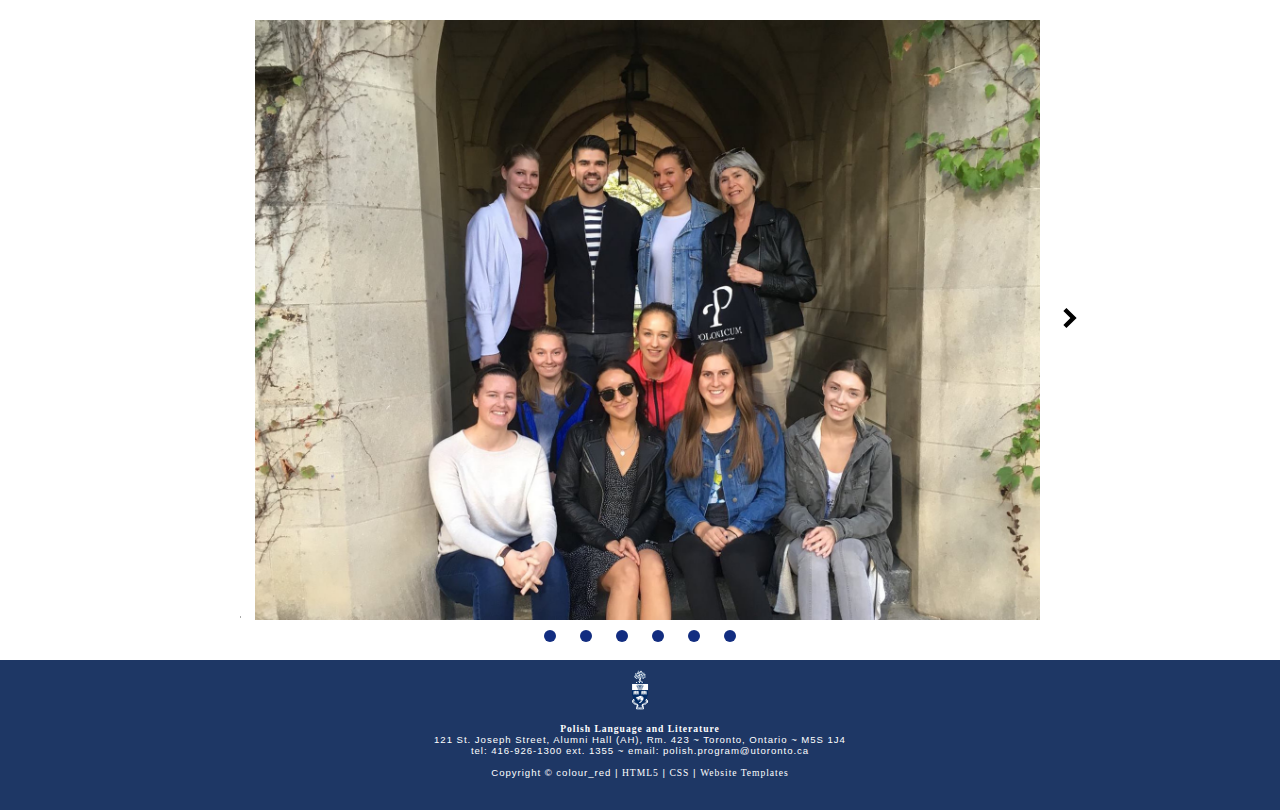
==== commit 5174dd2b: "add carousel" ====
--- a/index.html
+++ b/index.html
@@ -46,6 +46,45 @@
       <div class="panel4">a friendly hub for fans, ambassadors, and promoters of Polish culture abroad</div>
     </div>
   </div>
+  <div class="carousel">
+    <button class="carousel__button carousel__button--left is-hidden">
+      <img src="Images/left.svg" alt="">
+    </button>
+    <div class="carousel__track-container">
+      <ul class="carousel__track">
+        <li class="carousel__slide current-slide">
+          <img class ="carousel__image" src="Images/Poster.jpg">
+        </li>
+        <li class="carousel__slide">
+          <img class ="carousel__image" src="Images/Promo.jpg">
+        </li>
+        <li class="carousel__slide">
+          <img class ="carousel__image" src="Images/Easter.jpg">
+        </li>
+        <li class="carousel__slide">
+          <img class ="carousel__image" src="Images/MeetingWithStudents.jpg">
+        </li>
+        <li class="carousel__slide">
+          <img class ="carousel__image" src="Images/OlaAgnieszka.png">
+        </li>
+        <li class="carousel__slide">
+          <img class ="carousel__image" src="Images/alumniHall.JPG">
+        </li>
+      </ul>
+    </div>
+    <button class="carousel__button carousel__button--right">
+      <img src="Images/right.svg" alt="">
+    </button>
+
+    <div class="carousel__nav">
+      <button class="carousel__indicator"></button>
+      <button class="carousel__indicator"></button>
+      <button class="carousel__indicator"></button>
+      <button class="carousel__indicator"></button>
+      <button class="carousel__indicator"></button>
+      <button class="carousel__indicator"></button>
+    </div>
+  </div>
 
   <div class="content_footer"></div>
   <div class="footer">
@@ -56,137 +95,6 @@
 
      Copyright &copy; colour_red | <a href="http://validator.w3.org/check?uri=referer">HTML5</a> | <a href="http://jigsaw.w3.org/css-validator/check/referer">CSS</a> | <a href="http://www.html5webtemplates.co.uk">Website Templates</a>
    </div>
-
-  <!-- </div>
-  <div id="main">
-    <div id="header">
-      <div id="logo">
-       
-      </div>
-      
-      
-      <div id="menubar">
-        <ul id="menu">
-
-          <li class="selected"><a href="index.html">Home</a></li>
-          <li><a href="events.html">Events</a></li>
-          <li><a href="courses.html">Courses</a></li>
-          <li><a href="programs.html">Programs</a></li>
-          <li><a href="scholarships.html">Scholarships</a></li>
-          <li><a href="faculty.html">Faculty</a></li>
-          <li><a href="media.html">Media</a></li>
-          <li><a href="donors.html">Donors</a></li>
-          <li><a href="archive.html">Archive</a></li>
-        </ul>
-      </div>
-      
-    </div>
-    <div id="site_content">
-      
-      
-      <div class="sidebar">
-
-        <h3>Latest News</h3>
-        <p>Click <a href="events.html">here</a> for the upcoming events. 
-        <h4><em>Being Poland </em> Book Launch</h4>
-        <h5>November 13, 2018</h5>
-        <p><img src="Images/Archive/Fall 2018/BeingPolandPoster.png" width="300" height="156"><br /><br>
-        We are proud to present <em>Being Poland: A New History of Polish Literature and Culture after 1918.</em> This volume is a monumental intellectual and pedagogical project undertaken by Prof. <a href="http://sites.utoronto.ca/slavic/people/faculty/Trojanowska.shtml" target="_blank" rel="noopener noreferrer" data-auth="NotApplicable" id="LPlnk813884">Tamara Trojanowska</a> and her colleagues, Prof. Joanna Niżyńska (IU) and Prof. Przemysław Czapliński (UAM), involving over 60 scholarly contributions from all over the world. The book launch featured a discussion panel with the editors and contributors  on the question of how (and for whom) to write literary and cultural histories in the 21st century. </p>
-        <br>
-        
-        
-        <h3>Useful Links</h3>
-        <ul>
-          <li><a href="https://www.facebook.com/groups/1523467424346411/" target="_blank" class="a">Our Facebook Page</a></li>
-          <li><a href="http://psa.sa.utoronto.ca/" target="_blank" class="b">Polish Students' Association at UofT</a></li>
-          <li><a href="http://sites.utoronto.ca/slavic/" target="_blank" class="c">Department of Slavic Languages and Literatures</a></li>
-          <li><a href="https://fas.calendar.utoronto.ca/" target="_blank" class="d">Arts and Science Academic Calendar 2018-19</a></li>
-        </ul>
-        
-  
-      </div>
-      
-     
-      <div id="content">
-
-        <script type="text/javascript" src="http://c520866.r66.cf2.rackcdn.com/1/js/easy_rotator.min.js"></script>
-        <div class="dwuserEasyRotator" style="width: 580px; height: 380px; position:relative; text-align: left;" data-erconfig="{autoplayEnabled:true, randomize:true, autoplayDelay:7000, lpp:'[base64]', wv:1}" data-ername="Polish" data-ertid="{3q1lp2557c3242894343451}">
-          <div data-ertype="content" style="display: none;"><ul data-erlabel="Main Category">
-	<li>
-		<img class="main" src="Images/alumniHall.JPG" /> <img class="thumb" src="Images/alumniHall.JPG" />
-	</li>
-	<li>
-		<img class="main" src="Images/Promo.jpg" /> <img class="thumb" src="Images/Promo.jpg" />
-	</li>
-	<li>
-		<img class="main" src="Images/Easter.jpg" /> <img class="thumb" src="Images/Easter.jpg" />
-	</li>
-	<li>
-		<img class="main" src="Images/MeetingWithStudents.jpg" /> <img class="thumb" src="Images/MeetingWithStudents.jpg" />
-	</li>
-	<li>
-		<img class="main" src="Images/OlaAgnieszka.png" /> <img class="thumb" src="Images/OlaAgnieszka.png" />
-	</li>
-	<li>
-		<img class="main" src="Images/Poster.jpg" />
-		<img class="thumb" src="Images/Poster.jpg" />
-	</li>
-</ul>
-</div>
-          <div data-ertype="layout" data-ertemplatename="NONE" style="">
-            <div class="erimgMain" style="position: absolute; left:0;right:0;top:0;bottom:0;" data-erconfig="{__numTiles:3, scaleMode:'scaleUpAndDown', imgType:'main', __loopNextButton:false, __arrowButtonMode:'rollover'}">
-              <div class="erimgMain_slides" style="position: absolute; left:0; top:0; bottom:0; right:0;">
-                <div class="erimgMain_slide">
-                  <div class="erimgMain_img" style="position: absolute; left: 0; right: 0; top: 0; bottom: 0;"></div>
-                </div>
-              </div>
-              <div class="erimgMain_arrowLeft" style="position:absolute; left: 10px; top: 50%; margin-top: -15px;" data-erconfig="{image:'circleSmall', image2:'circleSmall'}"></div>
-              <div class="erimgMain_arrowRight" style="position:absolute; right: 10px; top: 50%; margin-top: -15px;" data-erconfig="{image:'circleSmall', image2:'circleSmall'}"></div>
-            </div>
-            <div class="erabout erFixCSS3" style="color: #FFF; text-align: left; background: #000; background:rgba(0,0,0,0.93); border: 2px solid #FFF; padding: 20px; font: normal 11px/14px Verdana,_sans; width: 300px; border-radius: 10px; display:none;"> This <a style="color:#FFF;" href="http://www.dwuser.com/easyrotator/" target="_blank">jQuery slider</a> was created with the free <a style="color:#FFF;" href="http://www.dwuser.com/easyrotator/" target="_blank">EasyRotator</a> software from DWUser.com. <br />
-                <br />
-      Use WordPress? The free <a style="color:#FFF;" href="http://www.dwuser.com/easyrotator/wordpress/" target="_blank">EasyRotator for WordPress</a> plugin lets you create beautiful <a style="color:#FFF;" href="http://www.dwuser.com/easyrotator/wordpress/" target="_blank">WordPress sliders</a> in seconds. <br />
-      <br />
-      <a style="color:#FFF;" href="#" class="erabout_ok">OK</a> </div>
-            <noscript>
-    Rotator powered by <a href="http://www.dwuser.com/easyrotator/">EasyRotator</a>, a free and easy jQuery slider builder from DWUser.com. Please enable JavaScript to view.
-            </noscript>
-            <script type="text/javascript">/*Avoid IE gzip bug*/(function(b,c,d){try{if(!b[d]){b[d]="temp";var a=c.createElement("script");a.type="text/javascript";a.src="http://easyrotator.s3.amazonaws.com/1/js/nozip/easy_rotator.min.js";c.getElementsByTagName("head")[0].appendChild(a)}}catch(e){alert("EasyRotator fail; contact support.")}})(window,document,"er_$144");</script>
-          </div>
-        </div>
-
-        
-		<h1>Welcome to the Polish program at UofT!</h1>
-        <h4>We are</h4>
-        <ul>
-        	<li>one of the leading Polish language and culture programs in North America</li>
-            <li>the main Canadian meeting point for comparative and interdisciplinary projects in Polish studies</li> 
-            <li>a vibrant, diverse, and award-winning community of undergraduate and graduate students, 
-            faculty, and professional mentors</li>
-            <li>a friendly hub for fans, ambassadors, and promoters of Polish culture abroad</li>
-        </ul>
-        <h4>Our mission</h4>
-        <p class="p">is to provide comprehensive, comparative, and interdisciplinary perspectives on Polish language, literature, and culture in cross-cultural, university setting. We believe in the lasting value of liberal arts education and are committed to providing present and future generations of students with a broad knowledge base and critical thinking skills. It is our conviction that the study of foreign languages and cultures has a particularly important role to play in a multicultural society.</p>
-		<h4>We offer</h4>
-        <ul>
-        	<li>cutting edge Polish language instruction on all levels of proficiency in accordance with the international Polish language certification standards</li>
-            <li>an open and inviting environment for students of diverse backgrounds to study Polish language and culture in their international contexts</li>
-            <li>courses that provide students with broad cultural knowledge base and critical tools useful in other disciplines and professional careers</li>
-            <li>a dynamic extra-curricular program, featuring lectures, workshops, special occasion events, movie nights, and more</li>
-            <li>a study abroad symmer program at Poland's leading Polish language and culture centre Polonicum at the University of Warsaw</li>
-        </ul>
-      
-      </div>
-    </div>
-    <div id="content_footer"></div>
-   <div id="footer">
-      <img src="../UofTlogoPolish.png" width="26" height="63"><br><br>
-      <b>Polish Language and Literature</b><br>
-      121 St. Joseph Street, Alumni Hall (AH), Rm. 423 ~ Toronto, Ontario ~ M5S 1J4<br>
-      tel: 416-926-1300 ext. 1355 ~ email: polish.program@utoronto.ca<br><br>
-
-      Copyright &copy; colour_red | <a href="http://validator.w3.org/check?uri=referer">HTML5</a> | <a href="http://jigsaw.w3.org/css-validator/check/referer">CSS</a> | <a href="http://www.html5webtemplates.co.uk">Website Templates</a>
-    </div>
-  </div> -->
+  <script src="js/carousel.js"></script>
 </body>
 </html>
--- a/style/style.css
+++ b/style/style.css
@@ -506,3 +506,88 @@
 
 p.p {margin-left: 30px;}
 ol.p {margin-left: 40px; }
+
+/* image gallery */
+.carousel {
+  position: relative;
+  height: 600px;
+  width: 800px;
+  margin: 0 auto;
+  margin-bottom: 40px;
+}
+
+.carousel__image {
+  width: 100%;
+  height: 100%;
+  object-fit: cover;
+}
+
+.carousel__track-container {
+  height: 100%;
+  position: relative;
+  overflow: hidden;  
+}
+
+.carousel__track {
+  padding: 0;
+  margin: 0;
+  list-style: none;
+  position: relative;
+  height: 100%;
+  transition: transform 250ms ease-in;
+}
+
+.carousel__slide {
+  position: absolute;
+  top: 0;
+  bottom: 0;
+  width: 100%;
+}
+
+.carousel__button {
+  position: absolute;
+  top: 50%;
+  transform: translateY(-50%);
+  background-color: transparent;
+  border: 0;
+  cursor: pointer;
+}
+
+.carousel__button--left {
+  left: -40px;
+}
+
+.carousel__button--right {
+  right: -40px;
+}
+
+.carousel__button img {
+  width: 20px;
+}
+
+.carousel__nav {
+  display: flex;
+  justify-content: center;
+  padding: 10px 0;
+}
+
+.carousel__indicator {
+  border: 0;
+  border-radius: 50%;
+  width: 12px;
+  height: 12px;
+  background: #122d80;
+  margin: 0 12px;
+  cursor: pointer;
+}
+
+.carousel__indicator.current-slide {
+  background: rgba(0,0,0,.75);
+}
+
+.is-hidden {display: none;}
+
+.carousel__image {
+  height: 600px;
+  width: 800px;
+}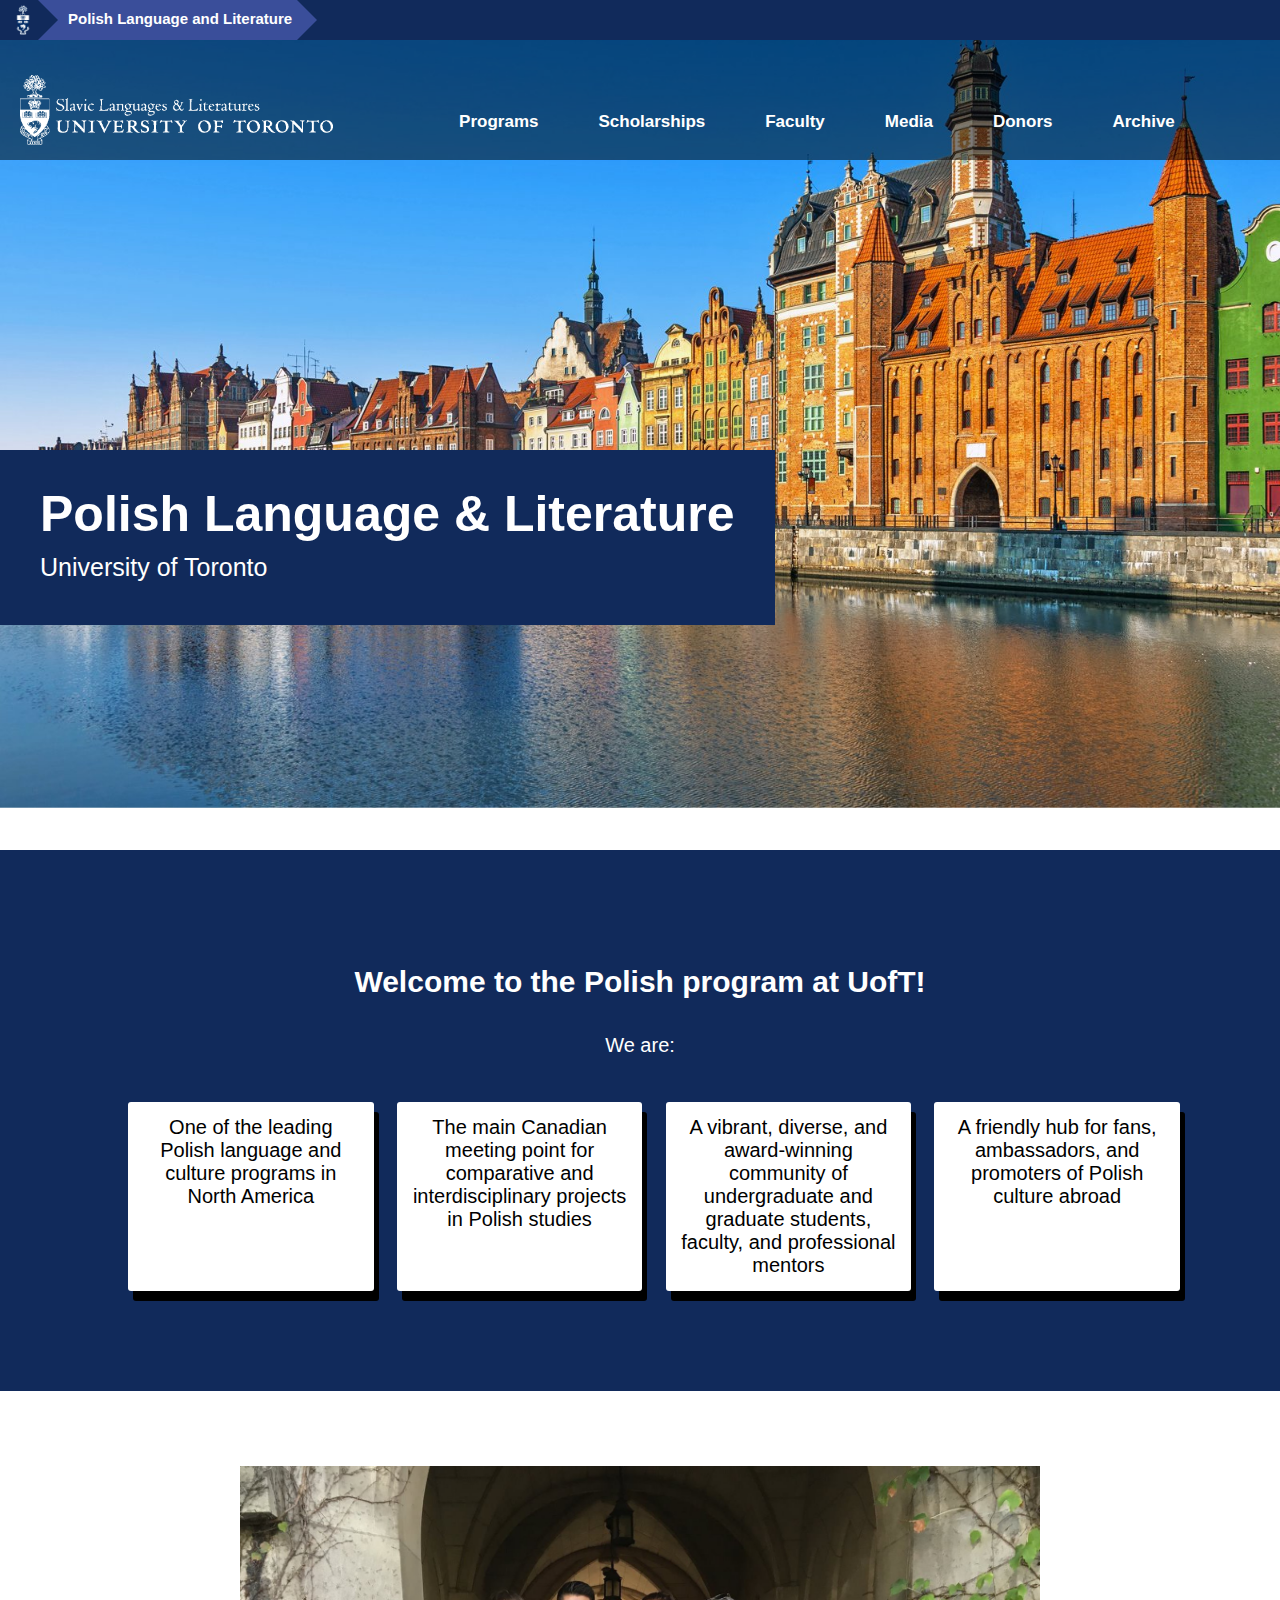
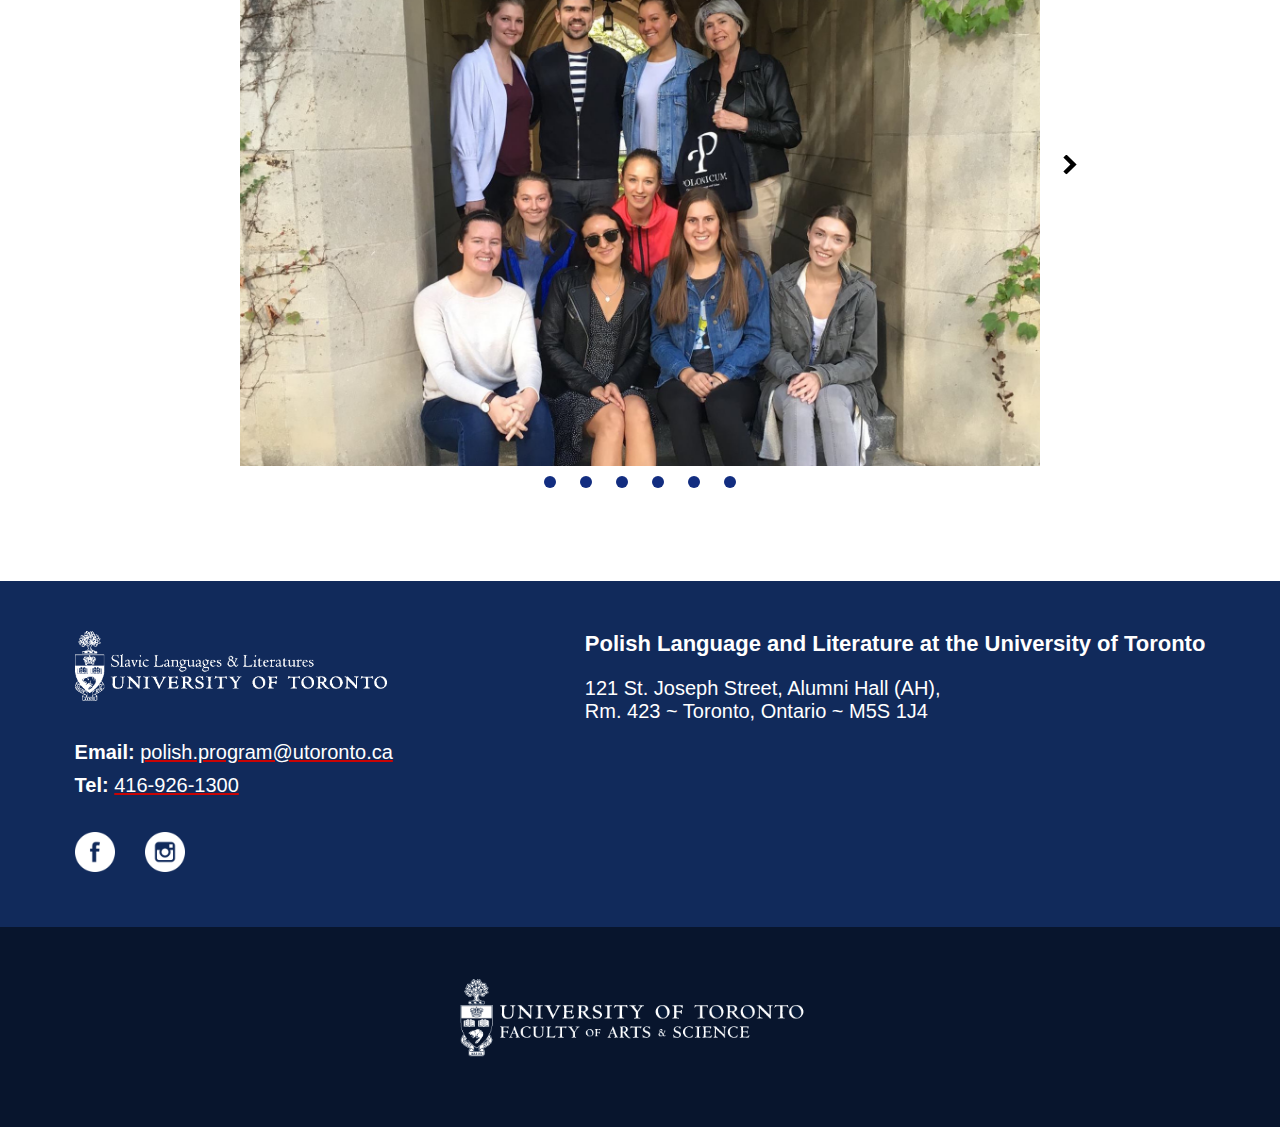
==== commit a6b20517: "updates" ====
--- a/index.html
+++ b/index.html
@@ -12,40 +12,42 @@
 
 <body>
   <header>
-    <ul>
-      <li><a href="https://www.utoronto.ca/" ><img src="style/coa.png" alt="UofT logo" height="40" width="40"></a></li>
-      <li><a href="https://sites.utoronto.ca/slavic/" class="slavic">Slavic Languages and Literatures</a></li>
-    </ul>
+    <div class="img-header">
+        <li><a href="https://www.utoronto.ca/"><img src="style/coa.png" alt="UofT logo" height="30" width="30"></a></li>
+    </div>
+    <div class="title-header">
+        <li><a href="index.html" class="slavic">Polish Language and Literature</a></li>
+    </div>
   </header>
-  <section class="banner">
-    <img src="style/banner.jpg" alt="banner background image" height="800" width="100%">
+  <div class="banner">
+    <img src="style/banner.jpg" alt="banner background image" class="banner-img">
     <div class="welcome">
-      <h2>Polish Language & Literature<br>UNIVERSITY OF TORONTO</h2>
+      <h2><span style="font-size: 50px;"><b>Polish Language & Literature</b></span>
+        <br><span style="font-size: 25px;">University of Toronto</span></h2>
     </div>
-  </section>
-  <div class="nav">
-    <ul>
-      <li><a href="index.html" class="home"><img src="style/logo_crop.png" alt="polish web logo" height="40" width="40"></a></li>
-      <li><a href="events.html">Events</a></li>
-      <li><a href="courses.html">Courses</a></li>
-      <li><a href="programs.html">Programs</a></li>
-      <li><a href="scholarships.html">Scholarships</a></li>
-      <li><a href="faculty.html">Faculty</a></li>
-      <li><a href="media.html">Media</a></li>
-      <li><a href="donors.html">Donors</a></li>
-      <li><a href="archive.html">Archive</a></li>
+  </div>
+  <div class="header2">
+    <div class="sig"><a href="https://sites.utoronto.ca/slavic/"><img src="style/slavicsig.gif" alt="Slavic Sig" height="70"></a></div>
+    <ul class="header2-links">
+        <li><a href="programs.html">Programs</a></li>
+        <li><a href="scholarships.html">Scholarships</a></li>
+        <li><a href="faculty1.html">Faculty</a></li>
+        <li><a href="media.html">Media</a></li>
+        <li><a href="donors.html">Donors</a></li>
+        <li><a href="archive.html">Archive</a></li>
     </ul>
   </div>
-  <div class="main">
-    <h1>Welcome to the Polish program at UofT!</h1>
-    <div class="we-are">
-      <h3>We are</h3>
-      <div class="panel1">one of the leading Polish language and culture programs in North America</div>
-      <div class="panel2">the main Canadian meeting point for comparative and interdisciplinary projects in Polish studies</div>
-      <div class="panel3">a vibrant, diverse, and award-winning community of undergraduate and graduate students, faculty, and professional mentors</div>
-      <div class="panel4">a friendly hub for fans, ambassadors, and promoters of Polish culture abroad</div>
+  <div class="we-are">
+    <h1 class="we-are-greeting">Welcome to the Polish program at UofT!</h1>
+    <h3>We are:</h3>
+    <div class="panels">
+      <div class="panel">One of the leading Polish language and culture programs in North America</div>
+      <div class="panel">The main Canadian meeting point for comparative and interdisciplinary projects in Polish studies</div>
+      <div class="panel">A vibrant, diverse, and award-winning community of undergraduate and graduate students, faculty, and professional mentors</div>
+      <div class="panel">A friendly hub for fans, ambassadors, and promoters of Polish culture abroad</div>
     </div>
   </div>
+  <br><br><br><br><br>
   <div class="carousel">
     <button class="carousel__button carousel__button--left is-hidden">
       <img src="Images/left.svg" alt="">
@@ -86,15 +88,29 @@
     </div>
   </div>
 
-  <div class="content_footer"></div>
-  <div class="footer">
-     <img src="style/coa.png" width="40" height="40"><br><br>
-     <b>Polish Language and Literature</b><br>
-     121 St. Joseph Street, Alumni Hall (AH), Rm. 423 ~ Toronto, Ontario ~ M5S 1J4<br>
-     tel: 416-926-1300 ext. 1355 ~ email: polish.program@utoronto.ca<br><br>
+  <br><br><br><br><br>
 
-     Copyright &copy; colour_red | <a href="http://validator.w3.org/check?uri=referer">HTML5</a> | <a href="http://jigsaw.w3.org/css-validator/check/referer">CSS</a> | <a href="http://www.html5webtemplates.co.uk">Website Templates</a>
-   </div>
+  <div class="footer1">
+    <div class="footer-left">
+        <div class="sig2"><a href="https://sites.utoronto.ca/slavic/"><img src="style/slavicsig.gif" alt="Slavic Sig" height="70"></a></div>
+        <div class="contact">
+            <div class="mail">Email: <a href="mailto:polish.program@utoronto.ca" class="footer-link-text">polish.program@utoronto.ca</a></div>
+            <div class="tel">Tel: <a href="tel:416-926-1300" class="footer-link-text">416-926-1300</a></div>
+        </div>
+        <div class="socials">
+            <a href="https://www.facebook.com/groups/1523467424346411/"><img src="style/facebook.png" height="40"></a>
+            <img src="style/instagram.png" height="40">
+        </div>
+    </div>
+    <div class="footer-right">
+        <div class="pll">Polish Language and Literature at the University of Toronto</div>
+        <div class="address">121 St. Joseph Street, Alumni Hall (AH),
+        <br>Rm. 423 ~ Toronto, Ontario ~ M5S 1J4</div>
+    </div>
+  </div>
+  <div class="footer2">
+      <img src="style/artsci_logo.png" height="100px">
+  </div>
   <script src="js/carousel.js"></script>
 </body>
 </html>
--- a/style/style.css
+++ b/style/style.css
@@ -4,7 +4,7 @@
 *
 { margin: 0;
   padding: 0;
-  font-family: 'Times New Roman', Times, serif;
+  font-family: 'Calibri', sans-serif;
 }
 
 body
@@ -13,27 +13,67 @@
   color: black;}
 
 header {
-  background-color: #1E3765;
+  background-color: #112a5b;
   text-align: left;
-  padding: 0;
   margin: 0;
   width: 100%;
-  z-index: 1;
+  /* z-index: 1; */
   top: 0;
   left: 0;
+  font-family: 'Calibri', sans-serif;
+  font-weight: bold;
+  display: flex;
+}
+
+.title-header {
+  float: left;
+  position: relative;
+  background: #3a4e9a;
+  height: 40px;
+}
+
+.title-header:after {
+  content: "";
+  position: absolute;
+  left: 0px;
+  bottom: 0;
+  width: 0;
+  height: 0;
+  border-left: 20px solid #112a5b;
+  border-top: 20px solid transparent;
+  border-bottom: 20px solid transparent;
+  z-index: 1;
+}
+
+.title-header:before {
+  content: "";
+  position: absolute;
+  right: -20px;
+  bottom: 0;
+  width: 0;
+  height: 0;
+  border-left: 20px solid #3a4e9a;
+  border-top: 20px solid transparent;
+  border-bottom: 20px solid transparent;
+  z-index: 1;
+}
+
+a:hover {
+  text-decoration: underline;
 }
 
 header img{
-  background-color: #1E3765;
+  background-color: #112a5b;
   position: relative;
   top: 5px;
+  padding-left: 8px;
 }
 
 header ul{
   white-space: nowrap;
   padding: 0px 0px 0px 0px;
   margin: 0px 0px 0px 0px;
-  height: 50px;
+  height: 40px;
 }
 
 header li{
@@ -44,14 +84,40 @@
 }
 
 header li a.slavic {
-  height: 20px;
-  font-size: 20px;
+  height: 15px;
+  font-size: 15px;
   text-decoration: none;
   color: white;
-  font-family: 'Times New Roman', Times, serif;
+  font-family: 'Calibri', sans-serif;
   position: relative;
-  top: -10px;
-}
+  top: 10px;
+  padding-left: 30px;
+  padding-right: 5px;
+}
+
+/* janet new code */
+.header2 {
+  background-color: #08152d;
+}
+
+.sig {
+  padding-left: 20px;
+  padding-top: 35px;
+  padding-bottom: 12px;
+}
+
+.header2 ul {
+  color:white;
+  list-style-type: none;
+}
+
+.header2 li {
+  color:white;
+  text-decoration: none;
+}
+
+/*  */
+
 
 /* header h1{
   color: white;
@@ -60,28 +126,33 @@
   margin: 0px 0px 0px 0px;
 } */
 
-.banner{
-  /* position: relative; */
-  max-width: 100%;
-}
-.banner img{
-  max-width: 100%;
-}
-
-.banner .welcome{
-  background-color: rgba(30, 55, 101, 1);
-  color: white;
-  padding: 0px 20px 0px 10px;
+.banner {
+  margin: 0px;
+  padding: 0px;
+  width: 100%;
+  height: 90vh;
+  overflow: hidden;
+  border-radius: 0px;
+}
+
+.banner-img {
+  width: 100vw;
+  transform: translateY(-10%);
+}
+
+.welcome{
+  background-color: #112a5b;
+  color: white;
+  padding: 20px 40px 20px 40px;
   position: absolute;
-  left: 10px;
-  top: 650px;
+  top: 50vh;
   /* opacity: 0.5; */
 }
 
 .banner h2{
   font-size: 36px;
   color: white;
-  font-family: 'Times New Roman', Times, serif;
+  font-family: 'Calibri', sans-serif;
   opacity: 1;
 }
 
@@ -110,76 +181,122 @@
   color: #F63232;
 } */
 
-.main{
-  padding: 50px 0 0 0;
-  margin: 0px 10% 5% 10%;
-  /* background-color: beige; */
-}
-
-.main h1{
+.we-are{
+  background-color: #112a5b;
+  width: 100%;
   text-align: center;
-  font-size: 48px;
-}
-
-.we-are{
-  margin: 0 10% 0 10%;
-  background-color: rgba(30, 55, 101, 1);
+  padding-top: 100px;
+  padding-bottom: 100px;
+  display: flex;
+  align-items: center;
+  flex-direction: column;
+}
+
+.we-are-greeting {
+  color: white;
+  font-weight: bold;
+  font-size: 30px;
 }
 
 .we-are h3{
   color: white;
   text-align: center;
-  font-size: 36px;
-}
-
-.we-are div{
-  background-color: #2e559e;
-  padding: 10px;
-  margin: 10px;
-  /* position: relative; */
-  display: inline-table;
-  height: 100%;
-  width: 20%;
-  font-size: 24px;
-  color: white;
-  text-align: center;
-}
-
-.we-are .panel1{
-  left: 0px;
-  top: 0px;
-}
-
-.we-are .panel2{
-  left: 0px;
-  top: 0px;
-}
-
-.we-are .panel3{
-  left: 0px;
-  top: 0px;
-}
-
-.we-are .panel4{
-  left: 0px;
-  top: 0px;
-}
-
-.footer{
-  background-color: #1E3765;
-  width: 100%;
-  font: normal 75% 'sans lucida console', arial, sans-serif;
-  height: 140px;
-  padding: 10px 0 0px 0;
-  text-align: center;
-  color: #FFF;
-  letter-spacing: 0.1em;
-
-}
-
-.footer a
-{ color: #FFF;
-  text-decoration: none;}
+  font-size: 20px;
+  padding-bottom: 30px;
+}
+
+.panels {
+  display: grid;
+  /* grid-template-rows: repeat(1, 9.5vw); */
+  grid-template-columns: repeat(4, 17vw);
+  column-gap: 4vw;
+  font-size: 20px;
+}
+
+.panel {
+  background-color: white;
+  width: 17vw;
+  border-radius: 3px;
+  padding: 14px;
+  font-weight: 80;
+  box-shadow: 5px 10px;
+}
+
+.footer1 {
+  background-color: #112a5b;
+  text-align: left;
+  margin: 0;
+  width: 100%;
+  /* z-index: 1; */
+  top: 0;
+  left: 0;
+  font-family: 'Calibri', sans-serif;
+  font-weight: bold;
+  display: flex;
+  color: white;
+  font-size: 20px;
+  padding-top: 50px;
+  padding-bottom: 50px;
+  justify-content: center;
+  gap: 15vw;
+}
+
+.footer-left {
+display: flex;
+flex-direction: column;
+gap: 35px;
+}
+
+.contact {
+display: flex;
+flex-direction: column;
+gap: 10px;
+}
+
+.footer-link-text {
+text-decoration: none;
+  color: white;
+  font-weight: 100;
+  text-decoration: underline #c80404;
+}
+
+.footer-link-text:hover {
+background-color: #133661  ;
+}
+
+.socials {
+display: flex;
+gap: 30px;
+}
+
+.footer-right {
+display: flex;
+flex-direction: column;
+gap: 20px;
+}
+
+.pll {
+font-size: 22px;
+}
+
+.address {
+font-weight: 100;
+}
+
+.footer2 {
+  background-color: #08152d;
+  text-align: left;
+  margin: 0;
+  width: 100%;
+  font-family: 'Calibri', sans-serif;
+  font-weight: bold;
+  display: flex;
+  padding-top: 50px;
+  padding-bottom: 50px;
+  align-items: center;
+  justify-content: center;
+}
+
 
 p
 { padding: 0 0 20px 0;
@@ -216,14 +333,6 @@
 { font-weight:bold;
 font-size:14px;}
 
-a, a:hover
-{ outline: none;
-  text-decoration: underline;
-  color: #CC0000;}
-
-a:hover
-{ text-decoration: none;}
-
 .left
 { float: left;
   width: auto;
@@ -247,12 +356,6 @@
 
 ul
 { margin: 2px 0 22px 17px;}
-
-ul li
-{ list-style-type: circle;
-  margin: 0 0 6px 10px; 
-  padding: 0 0 4px 5px;}
-
 
 ol
 { margin: 8px 0 22px 20px;}
@@ -590,4 +693,138 @@
 .carousel__image {
   height: 600px;
   width: 800px;
+}
+/*  */
+
+.title-header {
+  float: left;
+  position: relative;
+  background: #3a4e9a;
+  height: 40px;
+}
+
+.title-header:after {
+  content: "";
+  position: absolute;
+  left: 0px;
+  bottom: 0;
+  width: 0;
+  height: 0;
+  border-left: 20px solid #112a5b;
+  border-top: 20px solid transparent;
+  border-bottom: 20px solid transparent;
+  z-index: 1;
+}
+
+.title-header:before {
+  content: "";
+  position: absolute;
+  right: -20px;
+  bottom: 0;
+  width: 0;
+  height: 0;
+  border-left: 20px solid #3a4e9a;
+  border-top: 20px solid transparent;
+  border-bottom: 20px solid transparent;
+  z-index: 1;
+}
+
+.header2 {
+  position: absolute;
+  top:40px;
+  background-color: rgba(0, 0, 0, 0.5);
+  display: flex;
+  gap:400px;
+  opacity: 1;
+  width: 100%;
+}
+
+.sig {
+  padding-left: 200px;
+  padding-top: 35px;
+  padding-bottom: 12px;
+}
+
+.header2 ul {
+  color:white;
+  list-style-type: none;
+  display: flex;
+  font-size: 17px;
+  font-weight: bold;
+  justify-content: space-between;
+  padding-top: 70px;
+  gap: 20px;
+}
+
+.header2 li {
+  color:white;
+  text-decoration: none;
+  margin-right: 20px;
+  margin-left: 20px;
+}
+
+.header2 a{
+    text-decoration: none;
+    color:white;
+}
+
+.poland-image {
+  margin: 0px;
+  padding: 0px;
+  width: 100%;
+  height: 50vh;
+  overflow: hidden;
+  border-radius: 0px;
+}
+
+.image1 {
+  width: 100vw;
+}
+
+.header3 {
+  background-color: #112a5b;
+  text-align: left;
+  margin: 0;
+  width: 100%;
+  /* z-index: 1; */
+  top: 0;
+  left: 0;
+  font-family: 'Calibri', sans-serif;
+  font-weight: bold;
+  display: flex;
+  color: white;
+  font-size: 45px;
+  height:300px;
+}
+
+.header3-text {
+  padding-left: 300px;
+  padding-top: 150px;
+}
+
+
+@media (max-width: 1500px) {
+  .header2 {
+    gap: 7vw;
+  }
+  .header2 ul {
+    gap: none;
+  }
+  .sig {
+    padding-left: 20px;
+  }
+  .header3-text {
+    padding-left: 10vw;
+    padding-top: 150px;
+  }
+}
+
+
+@media (max-width: 1024px) {
+  .header2 {
+    gap: 0px;
+  }
+  .header2 ul {
+    display: none;
+  }
 }